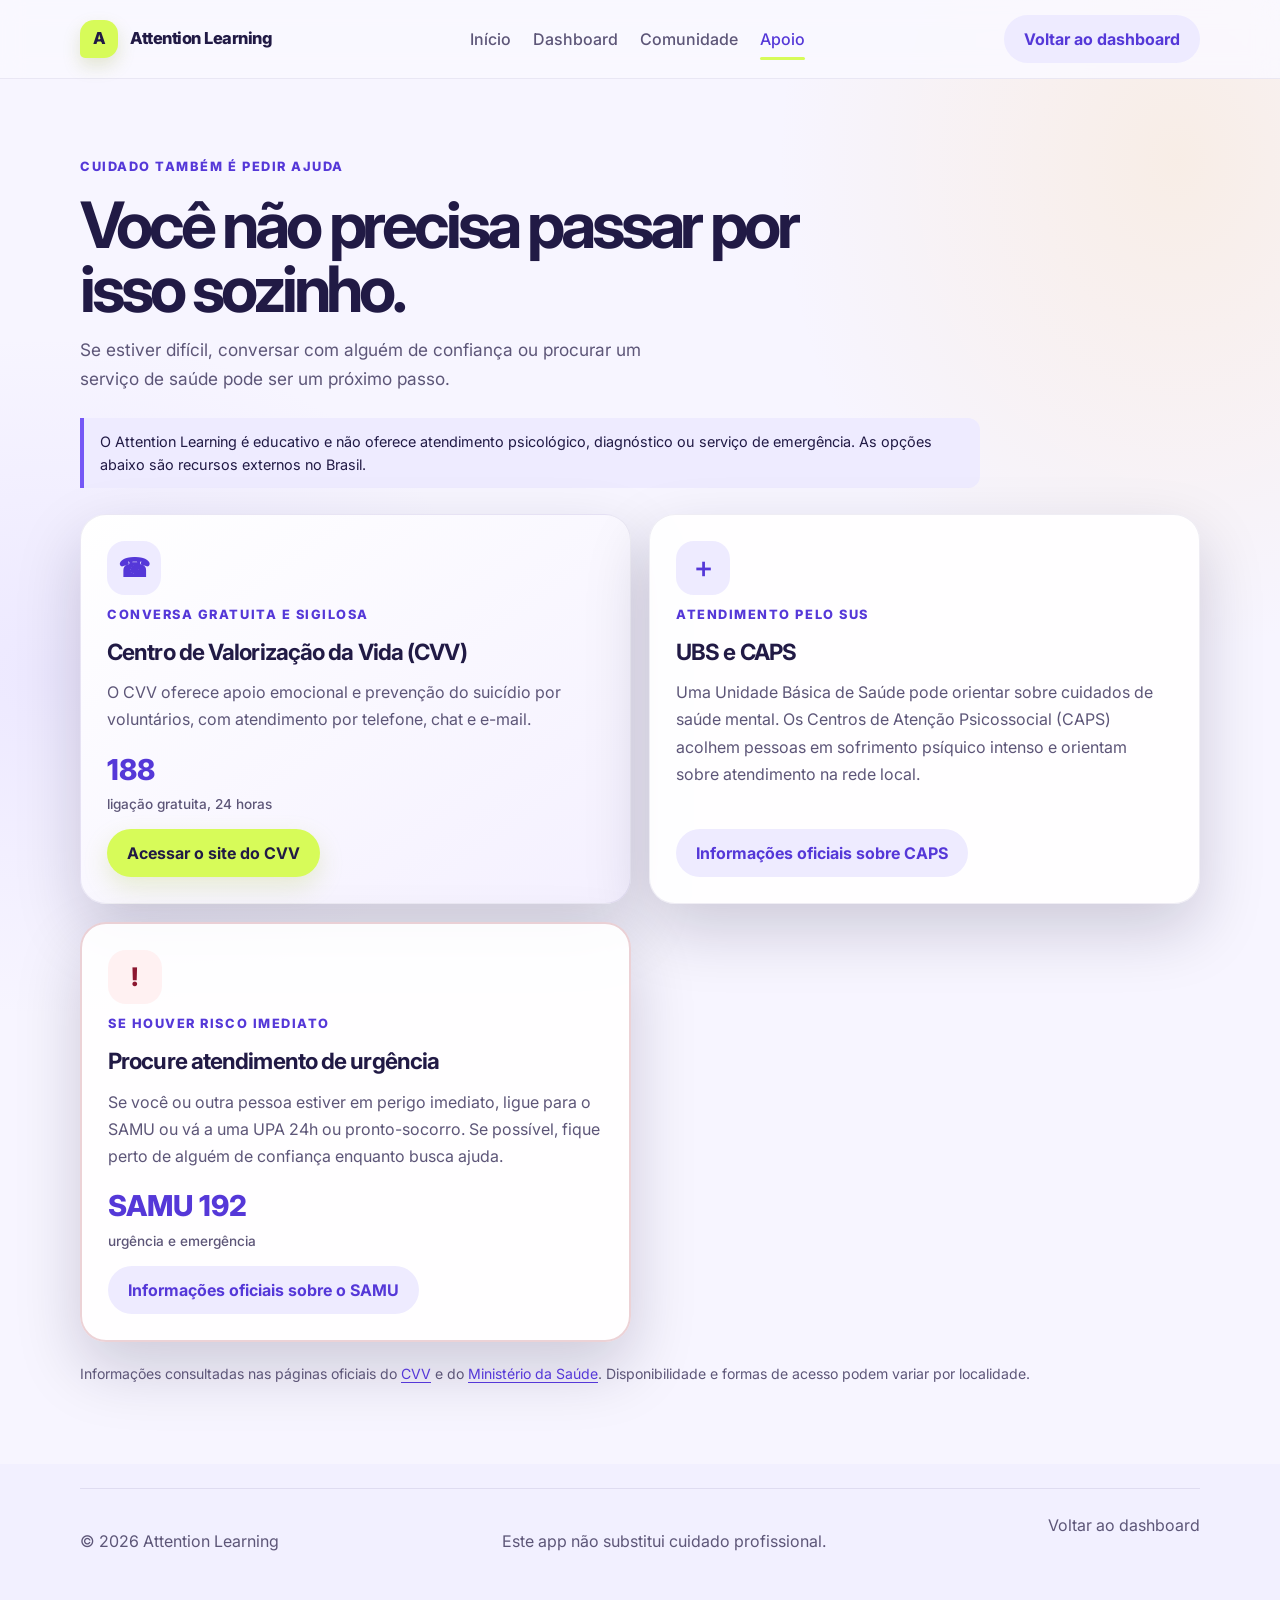
==== apoio.html @ 0ee2e99c "Add privacy and support tools Co-authored-by: Copilot App <223556219+Copilot@users.noreply.github.co" ====
<!DOCTYPE html>
<html lang="pt-BR">
  <head>
    <meta charset="UTF-8" />
    <meta name="viewport" content="width=device-width, initial-scale=1.0" />
    <meta name="description" content="Opções confiáveis de apoio emocional e atendimento em saúde mental no Brasil." />
    <title>Apoio emocional · Attention Learning</title>
    <link rel="preconnect" href="https://fonts.googleapis.com" />
    <link rel="preconnect" href="https://fonts.gstatic.com" crossorigin />
    <link href="https://fonts.googleapis.com/css2?family=Inter:wght@400;500;600;700;800;900&display=swap" rel="stylesheet" />
    <link rel="stylesheet" href="styles.css" />
  </head>
  <body>
    <a class="skip-link" href="#main-content">Pular para o conteúdo principal</a>
    <header class="site-header">
      <div class="container nav-wrap">
        <a class="brand" href="index.html"><span class="brand-mark">A</span><span>Attention Learning</span></a>
        <nav class="main-nav" aria-label="Navegação principal">
          <a href="index.html">Início</a>
          <a href="dashboard.html">Dashboard</a>
          <a href="comunidade.html">Comunidade</a>
          <a href="apoio.html" aria-current="page">Apoio</a>
        </nav>
        <a class="btn btn-secondary" href="dashboard.html">Voltar ao dashboard</a>
      </div>
    </header>
    <main id="main-content" class="section support-page" tabindex="-1">
      <div class="container">
        <div class="page-heading">
          <div>
            <p class="eyebrow">Cuidado também é pedir ajuda</p>
            <h1>Você não precisa passar por isso sozinho.</h1>
            <p class="lead">Se estiver difícil, conversar com alguém de confiança ou procurar um serviço de saúde pode ser um próximo passo.</p>
          </div>
        </div>
        <p class="psychology-disclaimer">O Attention Learning é educativo e não oferece atendimento psicológico, diagnóstico ou serviço de emergência. As opções abaixo são recursos externos no Brasil.</p>

        <div class="support-grid">
          <article class="panel support-card support-card-featured">
            <span class="support-icon" aria-hidden="true">☎</span>
            <p class="eyebrow">Conversa gratuita e sigilosa</p>
            <h2>Centro de Valorização da Vida (CVV)</h2>
            <p>O CVV oferece apoio emocional e prevenção do suicídio por voluntários, com atendimento por telefone, chat e e-mail.</p>
            <a class="support-phone" href="tel:188">188 <span>ligação gratuita, 24 horas</span></a>
            <a class="btn btn-primary" href="https://cvv.org.br/" target="_blank" rel="noopener noreferrer">Acessar o site do CVV</a>
          </article>

          <article class="panel support-card">
            <span class="support-icon" aria-hidden="true">＋</span>
            <p class="eyebrow">Atendimento pelo SUS</p>
            <h2>UBS e CAPS</h2>
            <p>Uma Unidade Básica de Saúde pode orientar sobre cuidados de saúde mental. Os Centros de Atenção Psicossocial (CAPS) acolhem pessoas em sofrimento psíquico intenso e orientam sobre atendimento na rede local.</p>
            <a class="btn btn-secondary" href="https://www.gov.br/saude/pt-br/composicao/saes/desmad/raps/caps" target="_blank" rel="noopener noreferrer">Informações oficiais sobre CAPS</a>
          </article>

          <article class="panel support-card support-emergency">
            <span class="support-icon" aria-hidden="true">!</span>
            <p class="eyebrow">Se houver risco imediato</p>
            <h2>Procure atendimento de urgência</h2>
            <p>Se você ou outra pessoa estiver em perigo imediato, ligue para o SAMU ou vá a uma UPA 24h ou pronto-socorro. Se possível, fique perto de alguém de confiança enquanto busca ajuda.</p>
            <a class="support-phone" href="tel:192">SAMU 192 <span>urgência e emergência</span></a>
            <a class="btn btn-secondary" href="https://www.gov.br/saude/pt-br/composicao/saes/samu-192" target="_blank" rel="noopener noreferrer">Informações oficiais sobre o SAMU</a>
          </article>
        </div>
        <p class="support-source">Informações consultadas nas páginas oficiais do <a href="https://cvv.org.br/" target="_blank" rel="noopener noreferrer">CVV</a> e do <a href="https://www.gov.br/saude/pt-br/composicao/saes/desmad/raps/caps" target="_blank" rel="noopener noreferrer">Ministério da Saúde</a>. Disponibilidade e formas de acesso podem variar por localidade.</p>
      </div>
    </main>
    <footer class="site-footer">
      <div class="container footer-row"><p>© <span data-current-year></span> Attention Learning</p><p>Este app não substitui cuidado profissional.</p><a href="dashboard.html">Voltar ao dashboard</a></div>
    </footer>
    <script src="script.js"></script>
  </body>
</html>
---- styles.css ----
:root {
  --bg: #f5f7ff;
  --panel: #ffffff;
  --panel-alt: #eef3ff;
  --primary: #5b6cff;
  --primary-dark: #404fe3;
  --secondary: #1f2a44;
  --accent: #f9b84f;
  --success: #36b37e;
  --text: #1b2340;
  --muted: #677390;
  --border: rgba(36, 52, 90, 0.08);
  --shadow: 0 20px 45px rgba(57, 72, 145, 0.12);
}

* {
  box-sizing: border-box;
}

html {
  scroll-behavior: smooth;
}

body {
  margin: 0;
  font-family: "Inter", sans-serif;
  background: linear-gradient(180deg, #eef4ff 0%, #f8f9ff 100%);
  color: var(--text);
}

img {
  max-width: 100%;
  display: block;
}

a {
  color: inherit;
  text-decoration: none;
}

button {
  font: inherit;
  border: none;
  cursor: pointer;
}

.container {
  width: min(1120px, calc(100% - 32px));
  margin: 0 auto;
}

.site-header {
  position: sticky;
  top: 0;
  z-index: 10;
  backdrop-filter: blur(12px);
  background: rgba(245, 247, 255, 0.8);
  border-bottom: 1px solid var(--border);
}

.nav-wrap {
  display: flex;
  align-items: center;
  justify-content: space-between;
  min-height: 78px;
  gap: 20px;
}

.brand {
  display: inline-flex;
  align-items: center;
  gap: 12px;
  font-weight: 800;
  letter-spacing: -0.03em;
}

.brand-mark {
  display: grid;
  place-items: center;
  width: 38px;
  height: 38px;
  border-radius: 12px;
  background: linear-gradient(135deg, var(--primary), #7a8cff);
  color: white;
  box-shadow: var(--shadow);
}

.main-nav {
  display: flex;
  align-items: center;
  gap: 22px;
  color: var(--muted);
  font-weight: 500;
}

.main-nav a:hover {
  color: var(--text);
}

.btn {
  display: inline-flex;
  align-items: center;
  justify-content: center;
  min-width: 136px;
  height: 48px;
  padding: 0 20px;
  border-radius: 14px;
  font-weight: 700;
  transition: transform 0.2s ease, box-shadow 0.2s ease;
}

.btn:hover {
  transform: translateY(-1px);
}

.btn-primary {
  background: linear-gradient(135deg, var(--primary), #7a8cff);
  color: white;
  box-shadow: 0 16px 26px rgba(91, 108, 255, 0.28);
}

.btn-secondary {
  background: rgba(91, 108, 255, 0.08);
  color: var(--primary-dark);
}

.hero {
  padding: 72px 0 50px;
}

.hero-grid {
  display: grid;
  grid-template-columns: 1.2fr 0.8fr;
  gap: 24px;
  align-items: center;
}

.eyebrow {
  margin: 0 0 16px;
  color: var(--primary-dark);
  text-transform: uppercase;
  letter-spacing: 0.12em;
  font-size: 0.8rem;
  font-weight: 800;
}

.hero-copy h1 {
  margin: 0;
  font-size: clamp(2.5rem, 4vw, 4.5rem);
  line-height: 0.98;
  letter-spacing: -0.06em;
  max-width: 620px;
}

.lead {
  margin: 22px 0 0;
  max-width: 620px;
  font-size: 1.08rem;
  line-height: 1.7;
  color: var(--muted);
}

.hero-actions {
  display: flex;
  flex-wrap: wrap;
  gap: 14px;
  margin-top: 28px;
}

.hero-pills {
  margin: 28px 0 0;
  padding: 0;
  list-style: none;
  display: flex;
  flex-wrap: wrap;
  gap: 12px;
}

.hero-pills li {
  background: rgba(91, 108, 255, 0.08);
  color: var(--primary-dark);
  border: 1px solid rgba(91, 108, 255, 0.12);
  border-radius: 999px;
  padding: 10px 14px;
  font-weight: 600;
}

.hero-card,
.panel {
  background: rgba(255, 255, 255, 0.9);
  border: 1px solid var(--border);
  border-radius: 28px;
  box-shadow: var(--shadow);
}

.hero-card {
  padding: 22px;
}

.card-topline,
.panel-header {
  display: flex;
  justify-content: space-between;
  align-items: center;
  gap: 12px;
  color: var(--muted);
  font-size: 0.85rem;
  font-weight: 600;
}

.status-dot {
  display: inline-block;
  width: 10px;
  height: 10px;
  border-radius: 50%;
  background: var(--success);
  box-shadow: 0 0 0 5px rgba(54, 179, 126, 0.15);
}

.student-profile {
  display: flex;
  align-items: center;
  gap: 16px;
  margin-top: 22px;
}

.avatar {
  display: grid;
  place-items: center;
  width: 64px;
  height: 64px;
  border-radius: 20px;
  background: linear-gradient(135deg, #ffbf69, #ff8a7d);
  color: #18213b;
  font-weight: 800;
}

.student-profile h2 {
  margin: 0;
  font-size: 1.4rem;
}

.student-profile p {
  margin: 6px 0 0;
  color: var(--muted);
}

.metric-list {
  display: grid;
  grid-template-columns: repeat(2, minmax(0, 1fr));
  gap: 14px;
  margin-top: 24px;
}

.metric-item {
  background: var(--panel-alt);
  border: 1px solid rgba(91, 108, 255, 0.08);
  border-radius: 18px;
  padding: 16px;
}

.metric-item label {
  display: block;
  font-size: 0.75rem;
  color: var(--muted);
  margin-bottom: 8px;
}

.metric-item strong {
  font-size: 1.25rem;
}

.resolution-box {
  margin-top: 20px;
  padding: 18px 16px;
  background: linear-gradient(135deg, rgba(91, 108, 255, 0.08), rgba(101, 194, 255, 0.05));
  border-radius: 18px;
  border: 1px solid rgba(91, 108, 255, 0.08);
}

.resolution-box span {
  display: block;
  color: var(--muted);
  margin-bottom: 6px;
}

.stats-band {
  padding: 0 0 12px;
}

.stats-grid {
  display: grid;
  grid-template-columns: repeat(4, minmax(0, 1fr));
  gap: 18px;
}

.stats-grid article {
  display: flex;
  flex-direction: column;
  align-items: center;
  justify-content: center;
  gap: 10px;
  min-height: 120px;
  background: rgba(255, 255, 255, 0.75);
  border: 1px solid var(--border);
  border-radius: 22px;
  box-shadow: 0 10px 24px rgba(25, 39, 78, 0.05);
}

.stats-grid strong {
  font-size: clamp(1.5rem, 2vw, 2.1rem);
  letter-spacing: -0.05em;
}

.stats-grid span {
  color: var(--muted);
}

.section {
  padding: 64px 0;
}

.alt-bg {
  background: rgba(115, 128, 255, 0.03);
}

.section-heading {
  margin-bottom: 28px;
}

.section-heading h2 {
  margin: 0;
  font-size: clamp(2rem, 3vw, 3rem);
  letter-spacing: -0.065em;
}

.feature-grid {
  display: grid;
  grid-template-columns: repeat(4, minmax(0, 1fr));
  gap: 18px;
}

.feature-card {
  padding: 22px 20px;
  border-radius: 22px;
  background: rgba(255, 255, 255, 0.82);
  border: 1px solid var(--border);
  box-shadow: 0 10px 24px rgba(25, 39, 78, 0.04);
}

.feature-emoji {
  display: inline-grid;
  place-items: center;
  width: 52px;
  height: 52px;
  background: rgba(91, 108, 255, 0.08);
  border-radius: 16px;
  font-size: 1.6rem;
}

.feature-card h3 {
  margin: 18px 0 10px;
  font-size: 1.2rem;
}

.feature-card p {
  margin: 0;
  line-height: 1.7;
  color: var(--muted);
}

.dashboard-grid,
.split-layout {
  display: grid;
  grid-template-columns: 1.1fr 0.9fr;
  gap: 24px;
}

.panel {
  padding: 26px;
}

.ring-wrap {
  display: grid;
  place-items: center;
  margin: 24px 0;
}

.ring-chart {
  display: grid;
  place-items: center;
  width: 210px;
  height: 210px;
  border-radius: 50%;
  background: conic-gradient(var(--primary) 0 84%, rgba(91, 108, 255, 0.12) 84% 100%);
  position: relative;
}

.ring-chart::before {
  content: "";
  position: absolute;
  inset: 18px;
  border-radius: 50%;
  background: white;
}

.ring-chart div {
  position: relative;
  text-align: center;
  z-index: 1;
}

.ring-chart strong {
  display: block;
  font-size: 2.1rem;
  letter-spacing: -0.06em;
}

.ring-chart span {
  color: var(--muted);
}

.mini-metrics {
  display: grid;
  grid-template-columns: repeat(2, minmax(0, 1fr));
  gap: 14px;
}

.mini-metric {
  background: var(--panel-alt);
  border-radius: 16px;
  padding: 16px;
}

.mini-metric label {
  display: block;
  color: var(--muted);
  font-size: 0.78rem;
  margin-bottom: 8px;
}

.mini-metric strong {
  font-size: 1.3rem;
}

.timer-panel {
  display: flex;
  flex-direction: column;
  justify-content: center;
}

.timer-display {
  margin: 24px 0 18px;
  text-align: center;
  font-size: clamp(2.8rem, 6vw, 5rem);
  font-weight: 800;
  letter-spacing: -0.08em;
  color: var(--secondary);
}

.timer-actions {
  display: flex;
  gap: 12px;
  justify-content: center;
  flex-wrap: wrap;
}

.timer-list {
  list-style: none;
  margin: 22px 0 0;
  padding: 0;
  color: var(--muted);
  display: grid;
  gap: 8px;
}

.exercise-list,
.group-list,
.progress-board {
  display: grid;
  gap: 14px;
  margin-top: 18px;
}

.exercise-card,
.group-card,
.progress-card {
  background: var(--panel-alt);
  border: 1px solid rgba(91, 108, 255, 0.08);
  border-radius: 18px;
  padding: 18px 18px 16px;
}

.exercise-card h4,
.group-card h4,
.progress-card h4 {
  margin: 0 0 8px;
  font-size: 1.08rem;
}

.exercise-card .tag,
.group-card .tag {
  display: inline-block;
  margin-bottom: 8px;
  padding: 6px 10px;
  border-radius: 999px;
  background: rgba(91, 108, 255, 0.08);
  color: var(--primary-dark);
  font-size: 0.75rem;
  font-weight: 700;
}

.exercise-card p,
.group-card p,
.progress-card p {
  margin: 0;
  color: var(--muted);
  line-height: 1.6;
}

.group-card .meta {
  color: var(--muted);
  margin-top: 8px;
}

.progress-card {
  display: grid;
  grid-template-columns: 1fr auto;
  gap: 10px 18px;
  align-items: center;
}

.progress-value {
  font-size: 1.35rem;
  font-weight: 800;
}

.progress-bar {
  grid-column: 1 / -1;
  width: 100%;
  height: 10px;
  background: rgba(91, 108, 255, 0.1);
  border-radius: 999px;
  overflow: hidden;
}

.progress-track {
  display: block;
  height: 100%;
  border-radius: inherit;
  background: linear-gradient(90deg, var(--primary), #6ec8ff);
}

.site-footer {
  padding: 24px 0 40px;
}

.footer-row {
  display: flex;
  justify-content: space-between;
  gap: 12px;
  color: var(--muted);
  border-top: 1px solid var(--border);
  padding-top: 24px;
}

@media (max-width: 920px) {
  .hero-grid,
  .dashboard-grid,
  .split-layout,
  .feature-grid,
  .stats-grid {
    grid-template-columns: 1fr 1fr;
  }

  .hero-grid {
    grid-template-columns: 1fr;
  }

  .main-nav {
    display: flex;
    flex-wrap: wrap;
    justify-content: center;
    gap: 12px;
    font-size: 0.88rem;
  }
}

@media (max-width: 640px) {
  .feature-grid,
  .stats-grid,
  .dashboard-grid,
  .split-layout,
  .mini-metrics,
  .metric-list {
    grid-template-columns: 1fr;
  }

  .nav-wrap {
    min-height: 68px;
    flex-wrap: wrap;
    padding: 12px 0;
  }

  .brand {
    font-size: 0.9rem;
  }

  .nav-wrap > .btn {
    min-width: 110px;
    width: auto;
    height: 42px;
    padding: 0 12px;
    font-size: 0.85rem;
  }

  .main-nav {
    order: 3;
    width: 100%;
    justify-content: flex-start;
    overflow-x: auto;
    flex-wrap: nowrap;
    padding: 6px 0 2px;
  }

  .main-nav a {
    white-space: nowrap;
  }

  .hero {
    padding-top: 48px;
  }

  .hero-actions,
  .timer-actions,
  .footer-row {
    flex-direction: column;
    align-items: stretch;
  }

  .btn {
    width: 100%;
  }
}

.signup-layout {
  display: grid;
  grid-template-columns: 1fr 0.8fr;
  align-items: center;
  gap: 48px;
  min-height: 65vh;
}

.signup-intro h1,
.page-heading h1 {
  margin: 0;
  max-width: 720px;
  font-size: clamp(2.4rem, 5vw, 4rem);
  line-height: 1;
  letter-spacing: -0.065em;
}

.signup-note,
.storage-notice {
  margin-top: 24px;
  padding: 16px 18px;
  border: 1px solid rgba(91, 108, 255, 0.12);
  border-radius: 16px;
  background: rgba(91, 108, 255, 0.06);
  color: var(--muted);
  line-height: 1.6;
}

.signup-note strong {
  color: var(--text);
}

.signup-note p {
  margin: 6px 0 0;
}

.form-panel {
  display: grid;
  gap: 12px;
}

.form-panel h2 {
  margin: 0 0 8px;
}

.form-panel label,
.diary-form label,
.search-field span {
  color: var(--text);
  font-size: 0.9rem;
  font-weight: 700;
}

.form-panel input,
.diary-form input:not([type="range"]),
.diary-form select,
.search-field input,
.search-field select {
  width: 100%;
  min-height: 48px;
  padding: 0 14px;
  border: 1px solid rgba(36, 52, 90, 0.16);
  border-radius: 12px;
  background: #fff;
  color: var(--text);
  font: inherit;
}

.form-panel input:focus,
.diary-form input:focus,
.diary-form select:focus,
.search-field input:focus,
.search-field select:focus {
  outline: 3px solid rgba(91, 108, 255, 0.2);
  border-color: var(--primary);
}

.form-panel .btn,
.diary-form .btn {
  margin-top: 10px;
}

.form-message {
  min-height: 1.4em;
  margin: 0;
  color: var(--primary-dark);
  font-size: 0.9rem;
}

.form-footnote,
.muted-copy {
  color: var(--muted);
  font-size: 0.88rem;
  line-height: 1.6;
}

.form-footnote {
  margin: 0;
}

.page-heading {
  display: flex;
  justify-content: space-between;
  align-items: end;
  gap: 24px;
  margin-bottom: 24px;
}

.page-heading .lead {
  margin-top: 14px;
}

.dashboard-stats {
  margin: 24px auto;
}

.dashboard-workspace {
  grid-template-columns: 1fr 1fr;
  align-items: stretch;
}

.dashboard-workspace h2,
.dashboard-lower h2 {
  margin: 0;
  font-size: 1.25rem;
}

.timer-presets {
  display: flex;
  justify-content: center;
  gap: 10px;
  flex-wrap: wrap;
}

.preset-button {
  padding: 10px 14px;
  border: 1px solid rgba(91, 108, 255, 0.16);
  border-radius: 999px;
  background: transparent;
  color: var(--primary-dark);
  font-weight: 700;
}

.preset-button.is-active {
  background: var(--primary);
  border-color: var(--primary);
  color: white;
}

.goal-list {
  display: grid;
  gap: 12px;
  margin-top: 20px;
}

.goal-item {
  display: flex;
  align-items: flex-start;
  gap: 12px;
  padding: 16px;
  border: 1px solid var(--border);
  border-radius: 16px;
  background: #fbfcff;
  cursor: pointer;
}

.goal-item input {
  width: 20px;
  height: 20px;
  margin: 2px 0 0;
  accent-color: var(--primary);
}

.goal-item strong,
.goal-item small {
  display: block;
}

.goal-item small {
  margin-top: 5px;
  color: var(--muted);
}

.dashboard-lower {
  margin-top: 24px;
}

.diary-form {
  display: grid;
  gap: 12px;
  margin-top: 20px;
}

.diary-form input[type="range"] {
  width: 100%;
  accent-color: var(--primary);
}

.dashboard-page .progress-board {
  grid-template-columns: 1fr;
}

.community-tools {
  display: grid;
  grid-template-columns: 2fr 1fr;
  gap: 16px;
  margin: 28px 0 12px;
}

.search-field {
  display: grid;
  gap: 8px;
}

.community-grid {
  display: grid;
  grid-template-columns: repeat(3, minmax(0, 1fr));
  gap: 18px;
  margin-top: 18px;
}

.community-card {
  display: flex;
  flex-direction: column;
  align-items: flex-start;
  min-height: 250px;
}

.community-card h2 {
  margin: 0 0 10px;
  font-size: 1.2rem;
}

.community-card .meta {
  margin: 14px 0 18px;
}

.community-card .btn {
  margin-top: auto;
}

.empty-state {
  padding: 24px;
  border: 1px dashed rgba(36, 52, 90, 0.2);
  border-radius: 18px;
  color: var(--muted);
  text-align: center;
}

.storage-notice {
  margin: 0;
}

[hidden] {
  display: none !important;
}

@media (max-width: 920px) {
  .signup-layout,
  .community-grid {
    grid-template-columns: 1fr 1fr;
  }

  .signup-layout {
    gap: 24px;
  }

  .community-grid {
    grid-template-columns: repeat(2, minmax(0, 1fr));
  }
}

@media (max-width: 640px) {
  .signup-layout,
  .dashboard-workspace,
  .community-tools,
  .community-grid {
    grid-template-columns: 1fr;
  }

  .page-heading {
    align-items: stretch;
    flex-direction: column;
  }

  .page-heading .btn {
    width: 100%;
  }

  .community-card {
    min-height: auto;
  }
}

:root {
  --bg: #f7f5ff;
  --panel: #ffffff;
  --panel-alt: #f1efff;
  --primary: #7557f6;
  --primary-dark: #5538d8;
  --secondary: #211a45;
  --accent: #d7fb59;
  --success: #29b981;
  --text: #211a45;
  --muted: #5d5678;
  --border: rgba(57, 42, 117, 0.1);
  --shadow: 0 22px 55px rgba(48, 34, 111, 0.12);
}

body {
  background:
    radial-gradient(ellipse at 92% 10%, rgba(255, 202, 117, 0.18), transparent 25rem),
    radial-gradient(ellipse at 4% 42%, rgba(173, 155, 255, 0.14), transparent 28rem),
    #f7f5ff;
}

.site-header {
  background: rgba(250, 249, 255, 0.88);
  border-bottom-color: rgba(57, 42, 117, 0.08);
}

.brand {
  font-size: 1.03rem;
}

.brand-mark {
  border-radius: 14px 14px 14px 5px;
  background: var(--accent);
  color: var(--secondary);
  box-shadow: 0 8px 18px rgba(133, 153, 32, 0.2);
}

.main-nav a {
  position: relative;
  padding: 8px 0;
  transition: color 0.18s ease;
}

.main-nav a:hover,
.main-nav a[aria-current="page"] {
  color: var(--primary-dark);
}

.main-nav a[aria-current="page"]::after {
  position: absolute;
  right: 0;
  bottom: 1px;
  left: 0;
  height: 3px;
  border-radius: 99px;
  background: var(--accent);
  content: "";
}

.btn {
  border-radius: 999px;
}

.btn-primary {
  background: var(--accent);
  color: var(--secondary);
  box-shadow: 0 10px 24px rgba(169, 197, 50, 0.22);
}

.btn-primary:hover {
  box-shadow: 0 14px 28px rgba(169, 197, 50, 0.34);
}

.btn-secondary {
  background: #eeebff;
  color: var(--primary-dark);
}

.hero {
  position: relative;
  overflow: hidden;
  padding: 88px 0 74px;
  background:
    radial-gradient(circle at 83% 18%, rgba(161, 133, 255, 0.32), transparent 22rem),
    radial-gradient(circle at 7% 100%, rgba(119, 87, 246, 0.55), transparent 28rem),
    linear-gradient(125deg, #211a45 0%, #302064 55%, #49319a 100%);
  border-radius: 0 0 48px 48px;
}

.hero::after {
  position: absolute;
  top: -110px;
  right: max(2%, calc((100vw - 1200px) / 2));
  width: 310px;
  height: 310px;
  border: 1px solid rgba(215, 251, 89, 0.22);
  border-radius: 46% 54% 60% 40%;
  box-shadow: 0 0 0 30px rgba(215, 251, 89, 0.035), 0 0 0 70px rgba(215, 251, 89, 0.025);
  content: "";
  transform: rotate(24deg);
  pointer-events: none;
}

.hero-grid {
  position: relative;
  z-index: 1;
  gap: clamp(32px, 6vw, 82px);
}

.hero-copy .eyebrow {
  display: inline-flex;
  align-items: center;
  gap: 9px;
  padding: 9px 14px;
  border: 1px solid rgba(215, 251, 89, 0.3);
  border-radius: 999px;
  background: rgba(215, 251, 89, 0.08);
  color: var(--accent);
  letter-spacing: 0.08em;
}

.hero-copy .eyebrow::before {
  width: 8px;
  height: 8px;
  border-radius: 50%;
  background: var(--accent);
  content: "";
  box-shadow: 0 0 14px var(--accent);
}

.hero-copy h1 {
  max-width: 680px;
  color: #fff;
  font-size: clamp(2.8rem, 5.3vw, 5.2rem);
  line-height: 1.01;
  letter-spacing: -0.07em;
}

.headline-highlight {
  color: var(--accent);
}

.hero-copy .lead {
  max-width: 570px;
  color: rgba(255, 255, 255, 0.73);
}

.hero-actions {
  margin-top: 32px;
}

.hero-pills li {
  border-color: rgba(255, 255, 255, 0.13);
  background: rgba(255, 255, 255, 0.08);
  color: #fff;
}

.hero-card,
.panel {
  border-color: rgba(255, 255, 255, 0.72);
  border-radius: 26px;
  box-shadow: 0 26px 65px rgba(15, 11, 42, 0.18);
}

.hero-card {
  padding: 26px;
}

.hero-card .avatar {
  border-radius: 20px 20px 20px 7px;
  background: linear-gradient(145deg, #d7fb59, #a4e77e);
  color: var(--secondary);
}

.metric-item {
  background: #f5f3ff;
}

.resolution-box {
  background: linear-gradient(120deg, #f3fbdc, #edfff4);
}

.stats-band {
  padding: 28px 0 12px;
}

.stats-grid article {
  position: relative;
  overflow: hidden;
  min-height: 134px;
  border: 1px solid rgba(57, 42, 117, 0.07);
  border-radius: 24px;
  background: #fff;
  transition: transform 0.2s ease, box-shadow 0.2s ease;
}

.stats-grid article::before {
  position: absolute;
  top: 0;
  left: 0;
  width: 100%;
  height: 5px;
  background: linear-gradient(90deg, var(--primary), #b5a4ff, var(--accent));
  content: "";
}

.stats-grid article:hover,
.feature-card:hover,
.exercise-card:hover,
.group-card:hover {
  transform: translateY(-4px);
  box-shadow: 0 20px 40px rgba(48, 34, 111, 0.12);
}

.stats-grid strong {
  color: var(--primary-dark);
  font-size: clamp(1.8rem, 2.4vw, 2.3rem);
}

.section {
  padding: 78px 0;
}

.section-heading .eyebrow,
.page-heading .eyebrow,
.signup-intro .eyebrow {
  color: var(--primary-dark);
}

.section-heading h2 {
  max-width: 760px;
}

.feature-card {
  position: relative;
  overflow: hidden;
  border-radius: 24px;
  box-shadow: 0 12px 30px rgba(48, 34, 111, 0.06);
  transition: transform 0.2s ease, box-shadow 0.2s ease;
}

.feature-card::after {
  position: absolute;
  right: -25px;
  bottom: -34px;
  width: 96px;
  height: 96px;
  border-radius: 50%;
  background: rgba(215, 251, 89, 0.22);
  content: "";
}

.feature-emoji {
  border-radius: 18px 18px 18px 6px;
  background: #eeebff;
}

.feature-card:nth-child(even) .feature-emoji {
  background: #f3fbdc;
}

.alt-bg {
  background: linear-gradient(180deg, rgba(238, 235, 255, 0.6), rgba(247, 245, 255, 0));
}

.panel {
  border-color: rgba(57, 42, 117, 0.08);
}

.panel-header {
  color: var(--muted);
}

.panel-header h2,
.panel-header h3 {
  color: var(--text);
}

.ring-chart {
  background: conic-gradient(var(--primary) 0 84%, #eeebff 84% 100%);
}

.mini-metric {
  background: #f5f3ff;
}

.timer-display {
  color: var(--primary-dark);
  font-variant-numeric: tabular-nums;
}

.exercise-card,
.group-card,
.progress-card {
  border-color: rgba(57, 42, 117, 0.06);
  background: #f7f6ff;
  transition: transform 0.2s ease, box-shadow 0.2s ease;
}

.exercise-card .tag,
.group-card .tag {
  border-radius: 999px;
  background: #e9e4ff;
}

.progress-track {
  background: linear-gradient(90deg, var(--primary), #aa96ff, var(--accent));
}

.signup-intro h1,
.page-heading h1 {
  color: var(--secondary);
}

.form-panel,
.signup-note,
.storage-notice {
  border-radius: 24px;
}

.form-panel {
  box-shadow: 0 24px 60px rgba(48, 34, 111, 0.1);
}

.goal-item {
  border-radius: 18px;
  transition: background 0.18s ease, border-color 0.18s ease;
}

.goal-item:has(input:checked) {
  border-color: rgba(117, 87, 246, 0.28);
  background: #f2efff;
}

.preset-button {
  border-radius: 999px;
  background: #f6f4ff;
}

.preset-button.is-active {
  background: var(--primary);
}

.community-card {
  border-radius: 24px;
}

.community-card .btn-secondary {
  box-shadow: inset 0 0 0 1px rgba(117, 87, 246, 0.16);
}

.site-footer {
  background: rgba(238, 235, 255, 0.5);
}

@media (max-width: 640px) {
  .hero {
    padding: 58px 0 52px;
    border-radius: 0 0 30px 30px;
  }

  .hero-copy h1 {
    font-size: clamp(2.5rem, 12vw, 3.6rem);
  }

  .section {
    padding: 58px 0;
  }

  .stats-band {
    padding-top: 18px;
  }
}

.psychology-note {
  padding-top: 20px;
}

.psychology-note-inner {
  display: grid;
  grid-template-columns: auto 1fr;
  align-items: center;
  gap: 24px;
  padding: clamp(24px, 5vw, 48px);
  border: 1px solid rgba(117, 87, 246, 0.12);
  border-radius: 28px;
  background: linear-gradient(120deg, #f0edff, #f6fbdc);
}

.psychology-symbol {
  display: grid;
  place-items: center;
  width: 76px;
  height: 76px;
  border-radius: 24px;
  background: var(--primary);
  color: #fff;
  font-size: 2.8rem;
  font-weight: 700;
}

.psychology-note .eyebrow {
  margin-bottom: 10px;
}

.psychology-note h2 {
  margin: 0;
  font-size: clamp(1.6rem, 3vw, 2.4rem);
  letter-spacing: -0.05em;
}

.psychology-note p:last-child {
  max-width: 780px;
  margin: 12px 0 0;
  color: var(--muted);
  line-height: 1.7;
}

.psychology-disclaimer {
  margin: 12px 0 0;
  padding: 12px 16px;
  border-left: 4px solid var(--primary);
  border-radius: 0 12px 12px 0;
  background: #eeebff;
  color: var(--secondary);
  font-size: 0.9rem;
  line-height: 1.6;
}

@media (max-width: 640px) {
  .psychology-note-inner {
    grid-template-columns: 1fr;
    gap: 18px;
  }
}

@media (prefers-reduced-motion: reduce) {
  *,
  *::before,
  *::after {
    scroll-behavior: auto !important;
    transition-duration: 0.01ms !important;
    animation-duration: 0.01ms !important;
    animation-iteration-count: 1 !important;
  }
}

.custom-goal-list {
  display: grid;
  gap: 12px;
  margin-top: 12px;
}

.custom-goal-item {
  align-items: center;
  justify-content: space-between;
  gap: 14px;
  background: #f7f6ff;
}

.custom-goal-label {
  display: flex;
  align-items: center;
  gap: 12px;
  min-width: 0;
  cursor: pointer;
}

.custom-goal-label strong {
  overflow-wrap: anywhere;
}

.custom-goal-label input {
  flex: 0 0 auto;
}

.remove-goal-button {
  flex: 0 0 auto;
  padding: 8px 10px;
  border: 0;
  border-radius: 999px;
  background: #eeebff;
  color: var(--primary-dark);
  font-size: 0.8rem;
  font-weight: 700;
}

.remove-goal-button:hover {
  background: #e4dfff;
}

.custom-goal-form {
  display: grid;
  gap: 10px;
  margin-top: 18px;
}

.custom-goal-form > label {
  color: var(--text);
  font-size: 0.9rem;
  font-weight: 700;
}

.custom-goal-controls {
  display: flex;
  gap: 10px;
}

.custom-goal-controls input {
  flex: 1;
  min-width: 0;
  min-height: 48px;
  padding: 0 14px;
  border: 1px solid rgba(36, 52, 90, 0.16);
  border-radius: 999px;
  background: #fff;
  color: var(--text);
  font: inherit;
}

.custom-goal-controls input:focus {
  outline: 3px solid rgba(91, 108, 255, 0.2);
  border-color: var(--primary);
}

.custom-goal-controls .btn {
  flex: 0 0 auto;
  min-width: auto;
}

@media (max-width: 640px) {
  .custom-goal-controls {
    flex-direction: column;
  }

  .custom-goal-controls .btn {
    width: 100%;
  }
}

.journal-panel {
  margin-top: 24px;
  padding: clamp(22px, 4vw, 36px);
}

.journal-panel .panel-header {
  align-items: flex-start;
}

.journal-panel .panel-header .eyebrow {
  margin-bottom: 8px;
}

.journal-panel .panel-header h2 {
  margin: 0;
  color: var(--secondary);
  font-size: clamp(1.45rem, 3vw, 2rem);
  letter-spacing: -0.05em;
}

.journal-panel > .muted-copy {
  max-width: 760px;
  margin: 12px 0 0;
}

.journal-form {
  display: grid;
  gap: 10px;
  margin-top: 20px;
}

.journal-form > label {
  color: var(--text);
  font-weight: 700;
}

.journal-form textarea {
  width: 100%;
  min-height: 150px;
  padding: 16px;
  border: 1px solid rgba(57, 42, 117, 0.16);
  border-radius: 18px;
  background: #fbfaff;
  color: var(--text);
  font: inherit;
  line-height: 1.65;
  resize: vertical;
}

.journal-form textarea::placeholder {
  color: #9791ad;
}

.journal-form textarea:focus {
  outline: 3px solid rgba(117, 87, 246, 0.18);
  border-color: var(--primary);
}

.journal-form-footer {
  display: flex;
  justify-content: space-between;
  align-items: center;
  gap: 14px;
  color: var(--muted);
  font-size: 0.85rem;
}

.journal-privacy {
  margin: 14px 0 0;
  padding: 14px 16px;
  border-radius: 14px;
  background: #f3f0ff;
  color: var(--muted);
  font-size: 0.84rem;
  line-height: 1.65;
}

.journal-history {
  margin-top: 28px;
}

.journal-history h3 {
  margin: 0 0 14px;
  font-size: 1rem;
}

.journal-entries {
  display: grid;
  gap: 12px;
}

.journal-entry {
  padding: 18px;
  border: 1px solid rgba(57, 42, 117, 0.08);
  border-radius: 18px;
  background: #fbfaff;
}

.journal-entry-header {
  display: flex;
  justify-content: space-between;
  align-items: center;
  gap: 14px;
  color: var(--muted);
  font-size: 0.85rem;
}

.journal-entry > p {
  margin: 14px 0 0;
  color: var(--text);
  line-height: 1.7;
  white-space: pre-wrap;
  overflow-wrap: anywhere;
}

.journal-history .empty-state {
  margin: 0;
  border-color: rgba(57, 42, 117, 0.14);
  background: #fbfaff;
}

@media (max-width: 640px) {
  .journal-form-footer {
    align-items: stretch;
    flex-direction: column;
  }

  .journal-form-footer .btn {
    width: 100%;
  }
}

@media (max-width: 920px) {
  .nav-wrap {
    flex-wrap: wrap;
    row-gap: 8px;
    padding-top: 12px;
    padding-bottom: 12px;
  }

  .main-nav {
    order: 3;
    width: 100%;
    justify-content: space-between;
    gap: 12px;
  }
}

@media (max-width: 640px) {
  .container {
    width: min(100% - 28px, 1120px);
  }

  .nav-wrap {
    display: grid;
    grid-template-columns: minmax(0, 1fr) auto;
    gap: 10px 8px;
    min-height: 0;
  }

  .brand {
    min-width: 0;
    gap: 8px;
    font-size: clamp(0.78rem, 3.8vw, 0.94rem);
    white-space: nowrap;
  }

  .brand-mark {
    flex: 0 0 34px;
    width: 34px;
    height: 34px;
  }

  .nav-wrap > .btn {
    width: auto;
    min-width: 0;
    height: 42px;
    padding: 0 14px;
    font-size: 0.8rem;
    white-space: nowrap;
  }

  .main-nav {
    grid-column: 1 / -1;
    order: initial;
    display: flex;
    width: 100%;
    justify-content: space-between;
    gap: 4px;
    overflow: visible;
    padding: 4px 0 0;
    font-size: clamp(0.72rem, 3.4vw, 0.84rem);
  }

  .main-nav a {
    display: inline-flex;
    min-height: 40px;
    align-items: center;
    white-space: nowrap;
  }

  .hero {
    padding: 48px 0 42px;
  }

  .hero-copy h1 {
    font-size: clamp(2.35rem, 11vw, 3.6rem);
    overflow-wrap: anywhere;
  }

  .hero-actions {
    flex-direction: column;
    align-items: stretch;
  }

  .hero-actions .btn,
  .timer-actions .btn {
    width: 100%;
  }

  .hero-card,
  .panel {
    min-width: 0;
    padding: 20px;
    border-radius: 22px;
  }

  .stats-grid {
    grid-template-columns: repeat(2, minmax(0, 1fr));
    gap: 12px;
  }

  .stats-grid article {
    min-width: 0;
    min-height: 112px;
    padding: 14px 8px;
    text-align: center;
  }

  .stats-grid strong {
    font-size: clamp(1.45rem, 7vw, 2rem);
  }

  .stats-grid span {
    font-size: 0.82rem;
  }

  .section {
    padding: 52px 0;
  }

  .section-heading h2,
  .page-heading h1,
  .signup-intro h1 {
    overflow-wrap: anywhere;
  }

  .panel-header {
    flex-wrap: wrap;
  }

  .timer-presets {
    align-items: stretch;
  }

  .preset-button {
    flex: 1 1 130px;
  }

  .custom-goal-item {
    align-items: flex-start;
  }

  .journal-panel .panel-header > span {
    margin-left: 0;
  }

  .footer-row {
    align-items: flex-start;
  }
}

@media (max-width: 380px) {
  .container {
    width: min(100% - 24px, 1120px);
  }

  .brand {
    font-size: 0.76rem;
  }

  .nav-wrap > .btn {
    padding: 0 11px;
    font-size: 0.76rem;
  }

  .main-nav {
    gap: 2px;
    font-size: 0.7rem;
  }

  .hero-pills {
    gap: 8px;
  }

  .hero-pills li {
    padding: 8px 10px;
    font-size: 0.8rem;
  }

  .metric-item,
  .mini-metric {
    padding: 14px;
  }

  .custom-goal-item {
    flex-direction: column;
  }
}

@media (min-width: 1440px) {
  .container {
    width: min(1200px, calc(100% - 64px));
  }

  .hero {
    padding-top: 104px;
    padding-bottom: 90px;
  }
}

body {
  min-width: 320px;
  line-height: 1.55;
}

a,
button,
input,
select,
textarea,
summary,
[tabindex="0"] {
  -webkit-tap-highlight-color: transparent;
}

a:focus-visible,
button:focus-visible,
input:focus-visible,
select:focus-visible,
textarea:focus-visible,
summary:focus-visible,
[tabindex="0"]:focus-visible {
  outline: 3px solid #5538d8;
  outline-offset: 3px;
}

.skip-link {
  position: fixed;
  top: 10px;
  left: 10px;
  z-index: 100;
  padding: 12px 16px;
  border-radius: 12px;
  background: var(--secondary);
  color: #fff;
  font-weight: 700;
  transform: translateY(-160%);
}

.skip-link:focus {
  transform: translateY(0);
}

.main-nav a,
.btn,
.remove-goal-button,
.preset-button {
  min-height: 44px;
}

.main-nav a {
  display: inline-flex;
  align-items: center;
}

.btn {
  padding-top: 8px;
  padding-bottom: 8px;
}

.timer-settings {
  margin-top: 22px;
  padding-top: 16px;
  border-top: 1px solid var(--border);
}

.timer-settings summary {
  width: fit-content;
  min-height: 44px;
  color: var(--primary-dark);
  font-weight: 700;
  cursor: pointer;
}

.timer-settings-form {
  display: grid;
  grid-template-columns: 1fr 1fr;
  align-items: end;
  gap: 10px 14px;
  padding-top: 10px;
}

.timer-settings-form label {
  color: var(--text);
  font-size: 0.88rem;
  font-weight: 700;
}

.timer-settings-form input {
  width: 100%;
  min-width: 0;
  min-height: 46px;
  padding: 0 12px;
  border: 1px solid rgba(57, 42, 117, 0.18);
  border-radius: 12px;
  background: #fff;
  color: var(--text);
  font: inherit;
}

.timer-settings-form .btn,
.timer-settings-form .form-message {
  grid-column: 1 / -1;
}

.timer-settings-form .btn {
  width: fit-content;
}

.trends-panel,
.privacy-panel {
  margin-top: 24px;
  padding: clamp(22px, 4vw, 36px);
}

.trends-panel .panel-header,
.privacy-panel .panel-header {
  align-items: flex-start;
}

.trends-panel .panel-header .eyebrow,
.privacy-panel .eyebrow {
  margin-bottom: 8px;
}

.trends-panel h2,
.privacy-panel h2 {
  margin: 0;
  color: var(--secondary);
  font-size: clamp(1.45rem, 3vw, 2rem);
  letter-spacing: -0.05em;
}

.trends-panel > .muted-copy {
  max-width: 780px;
  margin: 12px 0 20px;
}

.trend-table-wrap {
  max-width: 100%;
  overflow-x: auto;
  border: 1px solid var(--border);
  border-radius: 16px;
  background: #fff;
}

.trend-table {
  width: 100%;
  border-collapse: collapse;
  text-align: left;
}

.trend-table caption {
  padding: 12px 14px;
  color: var(--muted);
  font-size: 0.84rem;
  text-align: left;
}

.trend-table th,
.trend-table td {
  min-width: 110px;
  padding: 12px 14px;
  border-top: 1px solid var(--border);
  vertical-align: middle;
}

.trend-table th {
  color: var(--text);
  font-size: 0.88rem;
}

.trend-table thead th {
  background: #f3f0ff;
}

.trend-table tbody th {
  white-space: nowrap;
}

.trend-meter {
  display: block;
  width: min(120px, 100%);
  height: 7px;
  margin-top: 6px;
  overflow: hidden;
  border-radius: 99px;
  background: #e9e5f7;
}

.trend-meter-fill {
  display: block;
  height: 100%;
  border-radius: inherit;
}

.sleep-meter-fill {
  background: #2196a6;
}

.focus-meter-fill {
  background: #5538d8;
}

.privacy-panel {
  display: grid;
  grid-template-columns: minmax(0, 1fr) auto;
  align-items: center;
  gap: 18px 30px;
}

.privacy-panel > div:first-child p:last-child {
  max-width: 780px;
  margin: 12px 0 0;
  color: var(--muted);
  line-height: 1.7;
}

.privacy-actions {
  display: grid;
  gap: 12px;
}

.btn-danger {
  border: 2px solid #a12036;
  background: #fff;
  color: #8c1730;
}

.btn-danger:hover {
  background: #fff1f2;
}

.privacy-panel > .form-message {
  grid-column: 1 / -1;
}

.support-invitation-card {
  display: flex;
  justify-content: space-between;
  align-items: center;
  gap: 24px;
  padding: clamp(24px, 5vw, 44px);
  border: 1px solid rgba(117, 87, 246, 0.14);
  border-radius: 28px;
  background: linear-gradient(120deg, #f0edff, #f6fbdc);
}

.support-invitation-card h2 {
  max-width: 700px;
  margin: 0;
  color: var(--secondary);
  font-size: clamp(1.5rem, 3vw, 2.2rem);
  letter-spacing: -0.05em;
}

.support-invitation-card p:last-child {
  max-width: 720px;
  margin: 10px 0 0;
  color: var(--muted);
}

.support-invitation-card .btn {
  flex: 0 0 auto;
}

.support-page .psychology-disclaimer {
  max-width: 900px;
  margin: 0 0 26px;
}

.support-grid {
  display: grid;
  grid-template-columns: repeat(2, minmax(0, 1fr));
  gap: 18px;
}

.support-card {
  display: flex;
  flex-direction: column;
  align-items: flex-start;
  gap: 10px;
}

.support-card h2 {
  margin: 0;
  color: var(--secondary);
  font-size: 1.4rem;
  letter-spacing: -0.04em;
}

.support-card > p:not(.eyebrow) {
  margin: 0;
  color: var(--muted);
  line-height: 1.7;
}

.support-card .eyebrow {
  margin: 0;
}

.support-icon {
  display: grid;
  place-items: center;
  width: 54px;
  height: 54px;
  border-radius: 18px;
  background: #eeebff;
  color: var(--primary-dark);
  font-size: 1.6rem;
  font-weight: 800;
}

.support-card-featured {
  background: linear-gradient(145deg, #fff, #f4f0ff);
}

.support-phone {
  display: flex;
  flex-direction: column;
  gap: 2px;
  margin: 4px 0;
  color: var(--primary-dark);
  font-size: 1.8rem;
  font-weight: 800;
}

.support-phone span {
  color: var(--muted);
  font-size: 0.85rem;
  font-weight: 500;
}

.support-card .btn {
  margin-top: auto;
}

.support-emergency {
  border: 2px solid rgba(161, 32, 54, 0.2);
}

.support-emergency .support-icon {
  background: #fff1f2;
  color: #8c1730;
}

.support-source {
  margin: 20px 0 0;
  color: var(--muted);
  font-size: 0.88rem;
  line-height: 1.7;
}

.support-source a {
  color: var(--primary-dark);
  text-decoration: underline;
  text-underline-offset: 3px;
}

@media (max-width: 920px) {
  .privacy-panel {
    grid-template-columns: 1fr;
  }

  .privacy-actions {
    grid-template-columns: repeat(2, minmax(0, 1fr));
  }
}

@media (max-width: 640px) {
  .timer-settings-form {
    grid-template-columns: 1fr;
  }

  .timer-settings-form .btn {
    width: 100%;
  }

  .trend-table {
    min-width: 620px;
  }

  .privacy-actions,
  .support-grid {
    grid-template-columns: 1fr;
  }

  .privacy-actions .btn {
    width: 100%;
  }

  .support-invitation-card {
    align-items: stretch;
    flex-direction: column;
  }

  .support-invitation-card .btn {
    width: 100%;
  }
}

@media (forced-colors: active) {
  .btn,
  .preset-button,
  .support-icon,
  .brand-mark {
    border: 1px solid ButtonText;
  }

  .progress-track,
  .trend-meter-fill {
    background: Highlight;
  }
}

@media (prefers-reduced-motion: reduce) {
  *,
  *::before,
  *::after {
    scroll-behavior: auto !important;
    animation-duration: 0.01ms !important;
    animation-iteration-count: 1 !important;
    transition-duration: 0.01ms !important;
  }
}
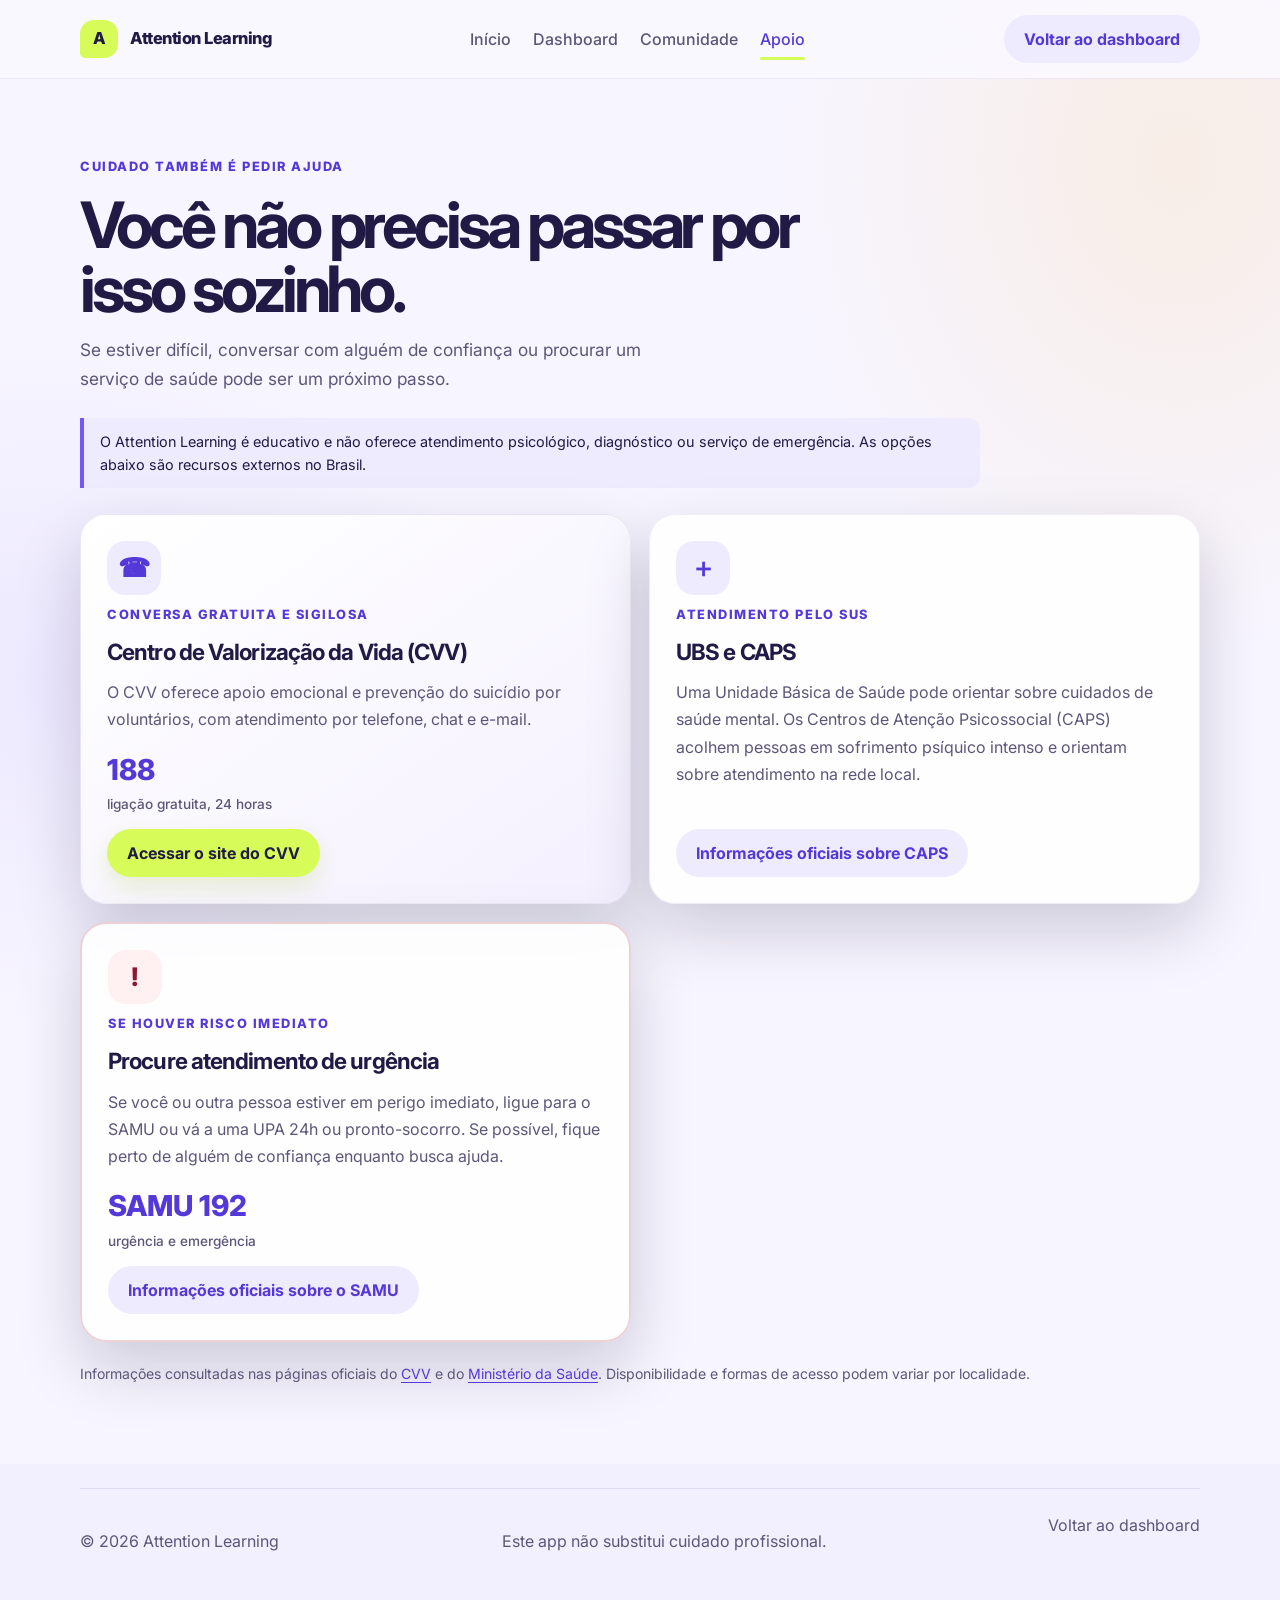
==== commit 376f2cd2: "Add offline PWA and local wellbeing tools Co-authored-by: Copilot App <223556219+Copilot@users.norep" ====
--- a/apoio.html
+++ b/apoio.html
@@ -4,10 +4,13 @@
     <meta charset="UTF-8" />
     <meta name="viewport" content="width=device-width, initial-scale=1.0" />
     <meta name="description" content="Opções confiáveis de apoio emocional e atendimento em saúde mental no Brasil." />
+    <meta name="theme-color" content="#211a45" />
     <title>Apoio emocional · Attention Learning</title>
     <link rel="preconnect" href="https://fonts.googleapis.com" />
     <link rel="preconnect" href="https://fonts.gstatic.com" crossorigin />
     <link href="https://fonts.googleapis.com/css2?family=Inter:wght@400;500;600;700;800;900&display=swap" rel="stylesheet" />
+    <link rel="manifest" href="manifest.webmanifest" />
+    <link rel="apple-touch-icon" href="app-icon-192.png" />
     <link rel="stylesheet" href="styles.css" />
   </head>
   <body>
--- a/styles.css
+++ b/styles.css
@@ -259,7 +259,7 @@
   padding: 16px;
 }
 
-.metric-item label {
+.metric-label {
   display: block;
   font-size: 0.75rem;
   color: var(--muted);
@@ -432,7 +432,7 @@
   padding: 16px;
 }
 
-.mini-metric label {
+.mini-metric-label {
   display: block;
   color: var(--muted);
   font-size: 0.78rem;
@@ -1599,6 +1599,159 @@
   background: #fbfaff;
 }
 
+.install-card {
+  display: flex;
+  justify-content: space-between;
+  align-items: center;
+  gap: 24px;
+  padding: clamp(24px, 5vw, 44px);
+  border: 1px solid rgba(117, 87, 246, 0.14);
+  border-radius: 28px;
+  background: linear-gradient(120deg, #f0edff, #f6fbdc);
+}
+
+.install-card h2 {
+  max-width: 700px;
+  margin: 0;
+  color: var(--secondary);
+  font-size: clamp(1.5rem, 3vw, 2.2rem);
+  letter-spacing: -0.05em;
+}
+
+.install-card p:not(.eyebrow) {
+  max-width: 720px;
+  margin: 10px 0 0;
+  color: var(--muted);
+}
+
+.install-card .btn {
+  flex: 0 0 auto;
+}
+
+.install-help {
+  font-size: 0.9rem;
+}
+
+.network-notice {
+  position: relative;
+  z-index: 9;
+  margin: 0;
+  padding: 10px 16px;
+  background: #fff3cd;
+  color: #493800;
+  font-weight: 600;
+  text-align: center;
+}
+
+.network-notice[hidden] {
+  display: none;
+}
+
+.reminders-panel {
+  margin-top: 24px;
+  padding: clamp(22px, 4vw, 36px);
+}
+
+.reminders-panel .panel-header {
+  align-items: flex-start;
+}
+
+.reminders-panel .eyebrow {
+  margin-bottom: 8px;
+}
+
+.reminders-panel h2 {
+  margin: 0;
+  color: var(--secondary);
+  font-size: clamp(1.45rem, 3vw, 2rem);
+  letter-spacing: -0.05em;
+}
+
+.reminders-panel > .muted-copy {
+  max-width: 780px;
+  margin: 12px 0 20px;
+}
+
+.reminders-form {
+  display: flex;
+  flex-wrap: wrap;
+  align-items: center;
+  gap: 12px 16px;
+}
+
+.reminders-form > label:not(.reminder-toggle) {
+  font-weight: 700;
+}
+
+.reminder-toggle {
+  display: inline-flex;
+  align-items: center;
+  gap: 10px;
+  min-height: 44px;
+  font-weight: 700;
+}
+
+.reminder-toggle input {
+  width: 20px;
+  height: 20px;
+  accent-color: var(--primary-dark);
+}
+
+.reminders-form select {
+  min-height: 46px;
+  padding: 0 36px 0 12px;
+  border: 1px solid rgba(57, 42, 117, 0.18);
+  border-radius: 12px;
+  background: #fff;
+  color: var(--text);
+  font: inherit;
+}
+
+.reminders-panel .form-message {
+  margin-top: 14px;
+}
+
+.visually-hidden:not(:focus):not(:active) {
+  position: absolute;
+  width: 1px;
+  height: 1px;
+  padding: 0;
+  margin: -1px;
+  overflow: hidden;
+  clip: rect(0, 0, 0, 0);
+  white-space: nowrap;
+  border: 0;
+}
+
+.journal-form textarea::placeholder {
+  color: #5d5678;
+}
+
+.privacy-actions {
+  grid-template-columns: 1fr;
+}
+
+@media (max-width: 640px) {
+  .install-card {
+    align-items: stretch;
+    flex-direction: column;
+  }
+
+  .install-card .btn {
+    width: 100%;
+  }
+
+  .reminders-form {
+    align-items: stretch;
+    flex-direction: column;
+  }
+
+  .reminders-form select,
+  .reminders-form .btn {
+    width: 100%;
+  }
+}
+
 @media (max-width: 640px) {
   .journal-form-footer {
     align-items: stretch;
@@ -1831,6 +1984,11 @@
 textarea:focus-visible,
 summary:focus-visible,
 [tabindex="0"]:focus-visible {
+  outline: 3px solid #5538d8;
+  outline-offset: 3px;
+}
+
+main:focus-visible {
   outline: 3px solid #5538d8;
   outline-offset: 3px;
 }
@@ -2234,3 +2392,22 @@
     transition-duration: 0.01ms !important;
   }
 }
+
+.stats-grid strong {
+  font-size: clamp(1.4rem, 2.1vw, 2rem);
+  text-align: center;
+}
+
+.ring-chart {
+  background: conic-gradient(var(--primary) 0 100%, #eeebff 100% 100%);
+}
+
+.progress-card {
+  grid-template-columns: minmax(0, 1fr);
+}
+
+.brand-mark {
+  background: var(--accent);
+  color: var(--secondary);
+  box-shadow: none;
+}
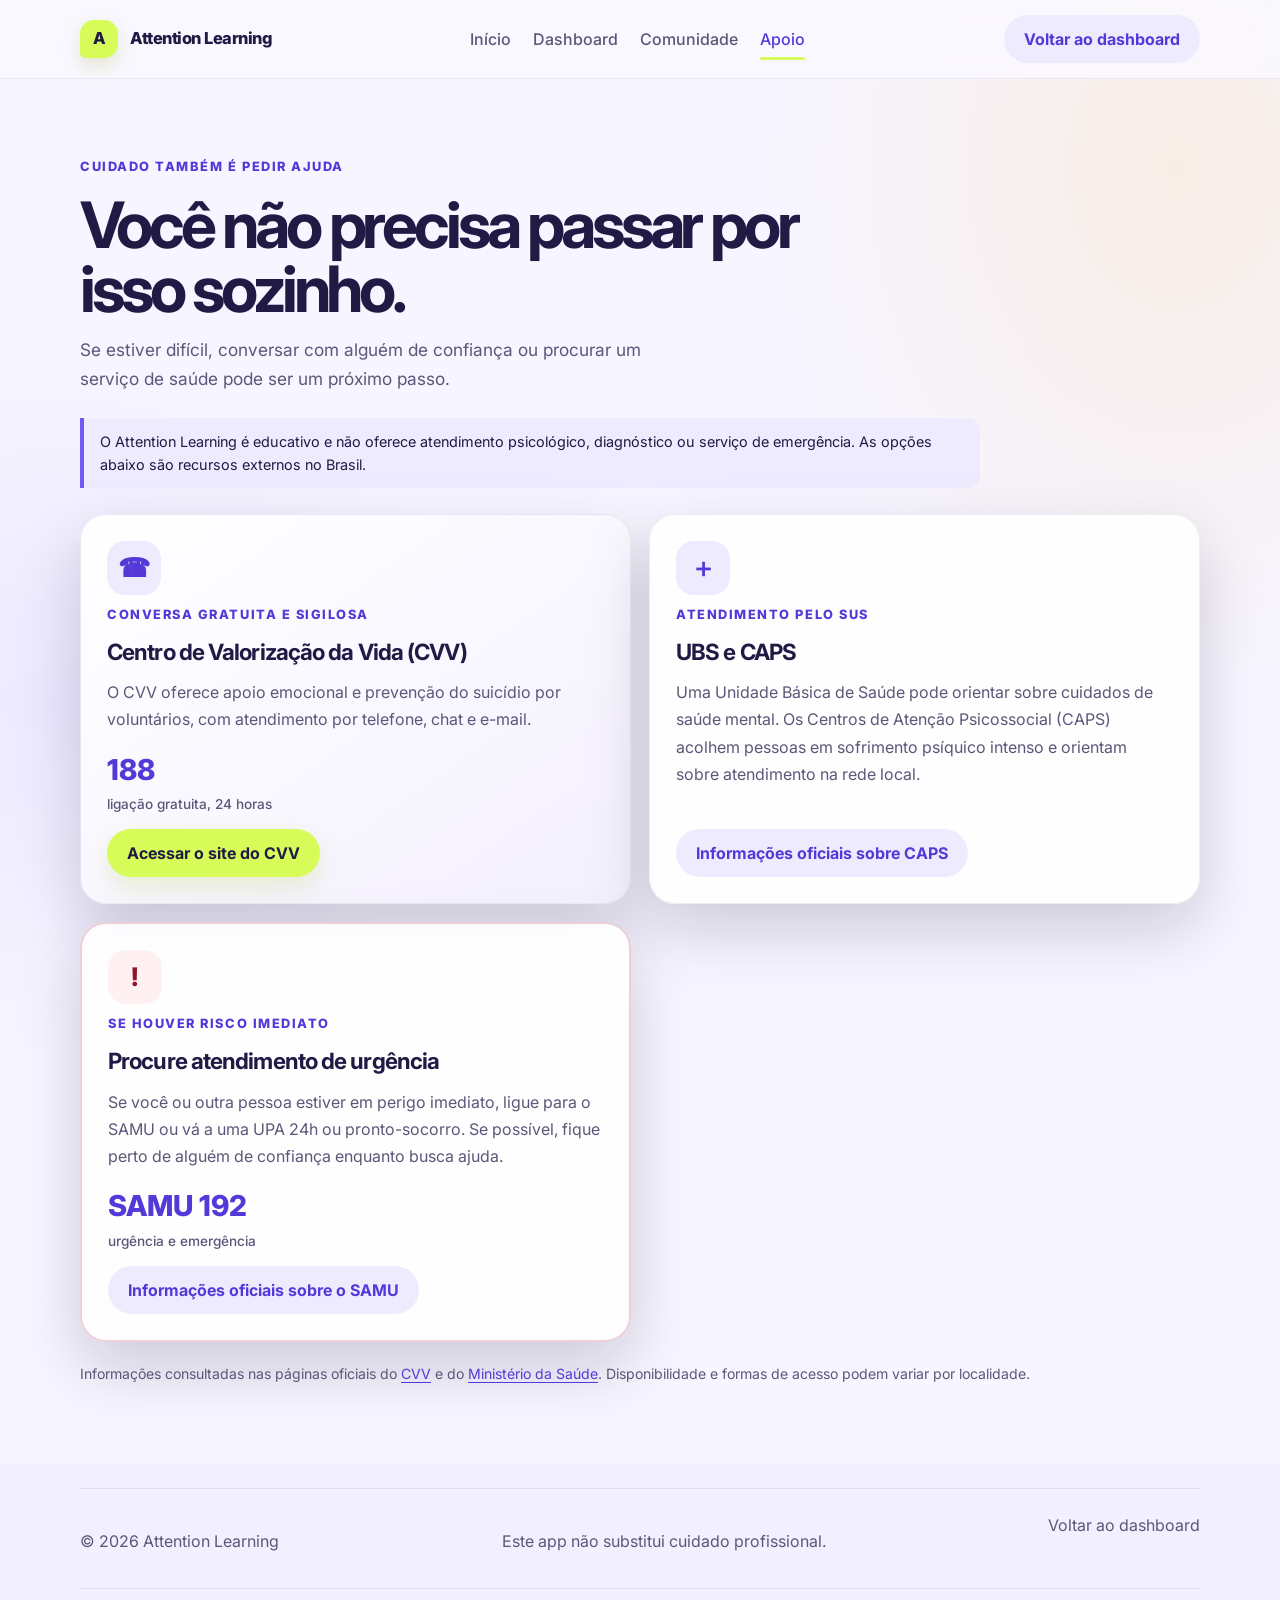
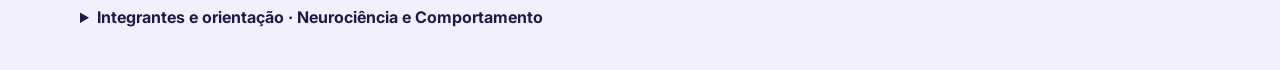
==== commit 1ae55164: "Add mindfulness and CBT reflection features Co-authored-by: Copilot App <223556219+Copilot@users.nor" ====
--- a/apoio.html
+++ b/apoio.html
@@ -69,7 +69,32 @@
       </div>
     </main>
     <footer class="site-footer">
-      <div class="container footer-row"><p>© <span data-current-year></span> Attention Learning</p><p>Este app não substitui cuidado profissional.</p><a href="dashboard.html">Voltar ao dashboard</a></div>
+      <div class="container">
+        <div class="footer-row"><p>© <span data-current-year></span> Attention Learning</p><p>Este app não substitui cuidado profissional.</p><a href="dashboard.html">Voltar ao dashboard</a></div>
+        <details class="project-credits">
+          <summary>Integrantes e orientação · Neurociência e Comportamento</summary>
+          <div class="project-credits-content">
+            <p><strong>Professora orientadora:</strong> Ailla Pacheco</p>
+            <p><strong>Integrantes do grupo:</strong></p>
+            <ol class="project-credits-list">
+              <li>Kayte Leticia Azevedo Pires</li>
+              <li>Ana Luiza Souza Fidelis</li>
+              <li>Luiza Darley da Silva Lopes</li>
+              <li>Maria Eduarda Germano Lança</li>
+              <li>Mateus Pereira Gonçalves</li>
+              <li>Mateus Trindade Vilela de Campos</li>
+              <li>Matheus Afonso de Paiva</li>
+              <li>Moises Galan Ramos Cobo</li>
+              <li>Myrella Viega Trindade</li>
+              <li>Míriam de Jesus Silva</li>
+              <li>Natalia Elen Machado</li>
+              <li>Natalia Lidia Silva Mello</li>
+              <li>Natália Maria Teixeira da Silva</li>
+              <li>Priscielly Patrícia Oliveira Araújo</li>
+            </ol>
+          </div>
+        </details>
+      </div>
     </footer>
     <script src="script.js"></script>
   </body>
--- a/styles.css
+++ b/styles.css
@@ -2411,3 +2411,1289 @@
   color: var(--secondary);
   box-shadow: none;
 }
+
+html[data-text-size="large"] {
+  font-size: 112.5%;
+}
+
+html[data-text-size="larger"] {
+  font-size: 125%;
+}
+
+body[data-theme="dark"] {
+  --bg: #101827;
+  --panel: #182337;
+  --panel-alt: #202e45;
+  --secondary: #eef2ff;
+  --text: #eef2ff;
+  --muted: #c1cbe0;
+  --border: rgba(215, 225, 255, 0.18);
+  --primary-dark: #a9b5ff;
+  background: #101827;
+}
+
+body[data-theme="dark"] .site-header {
+  background: rgba(16, 24, 39, 0.94);
+}
+
+body[data-theme="dark"] .panel,
+body[data-theme="dark"] .hero-card,
+body[data-theme="dark"] .feature-card,
+body[data-theme="dark"] .exercise-card,
+body[data-theme="dark"] .group-card,
+body[data-theme="dark"] .progress-card,
+body[data-theme="dark"] .support-card,
+body[data-theme="dark"] .install-card,
+body[data-theme="dark"] .support-invitation-card,
+body[data-theme="dark"] .metric-item,
+body[data-theme="dark"] .mini-metric {
+  background-color: var(--panel);
+  color: var(--text);
+}
+
+body[data-theme="dark"] .section,
+body[data-theme="dark"] .alt-bg,
+body[data-theme="dark"] .stats-band {
+  background-color: var(--bg);
+}
+
+body[data-theme="dark"] input,
+body[data-theme="dark"] select,
+body[data-theme="dark"] textarea,
+body[data-theme="dark"] .timer-settings,
+body[data-theme="dark"] .goal-item,
+body[data-theme="dark"] .trend-chart-track,
+body[data-theme="dark"] .trend-table th,
+body[data-theme="dark"] .trend-table td {
+  background-color: var(--panel-alt);
+  color: var(--text);
+  border-color: var(--border);
+}
+
+body[data-theme="dark"] .btn-secondary,
+body[data-theme="dark"] .preset-button {
+  background: #293857;
+  color: #e4e9ff;
+}
+
+body[data-theme="dark"] .support-emergency,
+body[data-theme="dark"] .support-emergency .support-icon {
+  background-color: #3a202e;
+  color: #ffd5dc;
+}
+
+body[data-theme="contrast"] {
+  --bg: #fff;
+  --panel: #fff;
+  --panel-alt: #fff;
+  --primary: #0000a8;
+  --primary-dark: #000080;
+  --secondary: #000;
+  --text: #000;
+  --muted: #222;
+  --border: #000;
+  background: #fff;
+  color: #000;
+}
+
+body[data-theme="contrast"] .panel,
+body[data-theme="contrast"] input,
+body[data-theme="contrast"] select,
+body[data-theme="contrast"] textarea,
+body[data-theme="contrast"] .goal-item,
+body[data-theme="contrast"] .btn-secondary,
+body[data-theme="contrast"] .preset-button {
+  border: 2px solid #000;
+  background: #fff;
+  color: #000;
+}
+
+.resource-finder {
+  position: relative;
+  display: grid;
+  gap: 8px;
+  margin: 22px 0;
+  padding: 18px;
+  border: 1px solid var(--border);
+  border-radius: 18px;
+  background: var(--panel);
+}
+
+.resource-finder > label {
+  font-weight: 800;
+}
+
+.resource-finder .muted-copy {
+  margin: 0;
+}
+
+.resource-finder input {
+  width: 100%;
+  min-height: 48px;
+  padding: 0 14px;
+  border: 1px solid var(--border);
+  border-radius: 12px;
+  background: var(--panel);
+  color: var(--text);
+  font: inherit;
+}
+
+.resource-finder input:focus {
+  outline: 3px solid rgba(112, 101, 143, 0.2);
+  border-color: var(--primary);
+}
+
+.resource-search-results {
+  display: grid;
+  gap: 8px;
+  margin: 0;
+  padding: 0;
+  list-style: none;
+}
+
+.resource-search-results a {
+  display: block;
+  padding: 10px 12px;
+  border-radius: 10px;
+  background: var(--panel-alt);
+  color: var(--primary-dark);
+  font-weight: 700;
+}
+
+.planner-navigation {
+  display: flex;
+  align-items: center;
+  gap: 8px;
+}
+
+.planner-navigation .btn {
+  min-width: 48px;
+  height: 42px;
+  padding: 0 12px;
+}
+
+.planner-week {
+  display: grid;
+  grid-template-columns: repeat(7, minmax(0, 1fr));
+  gap: 8px;
+  margin: 16px 0 24px;
+}
+
+.planner-day-button {
+  display: grid;
+  justify-items: center;
+  gap: 4px;
+  min-width: 0;
+  padding: 10px 4px;
+  border: 1px solid var(--border);
+  border-radius: 14px;
+  background: var(--panel-alt);
+  color: var(--text);
+}
+
+.planner-day-button.is-selected {
+  outline: 3px solid var(--primary);
+  background: rgba(91, 108, 255, 0.12);
+}
+
+.planner-day-button span {
+  font-size: 0.8rem;
+}
+
+.planner-day-button strong {
+  font-size: 1.2rem;
+}
+
+.planner-day {
+  padding: 16px;
+  border-radius: 16px;
+  background: var(--panel-alt);
+}
+
+.planner-day h3,
+.planner-form h3 {
+  margin: 0 0 12px;
+}
+
+.planner-tasks {
+  display: grid;
+  gap: 8px;
+}
+
+.planner-task {
+  display: flex;
+  align-items: center;
+  justify-content: space-between;
+  gap: 12px;
+  padding: 12px;
+  border: 1px solid var(--border);
+  border-radius: 12px;
+  background: var(--panel);
+}
+
+.planner-task label {
+  display: flex;
+  align-items: center;
+  gap: 10px;
+}
+
+.planner-task .is-complete {
+  text-decoration: line-through;
+  color: var(--muted);
+}
+
+.planner-task > span {
+  margin-left: auto;
+  color: var(--muted);
+  white-space: nowrap;
+}
+
+.planner-form {
+  display: grid;
+  gap: 12px;
+  margin-top: 20px;
+}
+
+.planner-form .muted-copy {
+  margin: 0;
+}
+
+.planner-form-row {
+  display: grid;
+  grid-template-columns: repeat(3, minmax(0, 1fr));
+  gap: 12px;
+}
+
+.planner-form-row > div,
+.preferences-form > div {
+  display: grid;
+  gap: 8px;
+}
+
+.trend-charts {
+  display: grid;
+  grid-template-columns: repeat(2, minmax(0, 1fr));
+  gap: 12px;
+  margin: 20px 0;
+}
+
+.trend-chart-card {
+  min-width: 0;
+  padding: 14px;
+  border: 1px solid var(--border);
+  border-radius: 16px;
+  background: var(--panel);
+}
+
+.trend-chart-card h3 {
+  margin: 0 0 12px;
+  font-size: 1rem;
+}
+
+.trend-chart {
+  display: grid;
+  grid-template-columns: repeat(7, minmax(0, 1fr));
+  gap: 4px;
+  min-height: 150px;
+}
+
+.trend-chart-day {
+  display: grid;
+  grid-template-rows: 1fr auto auto;
+  align-items: end;
+  justify-items: center;
+  gap: 5px;
+  min-width: 0;
+  text-align: center;
+}
+
+.trend-chart-track {
+  display: flex;
+  align-items: end;
+  justify-content: center;
+  width: 100%;
+  height: 90px;
+  overflow: hidden;
+  border-radius: 8px;
+  background: var(--panel-alt);
+}
+
+.trend-chart-bar {
+  display: block;
+  width: min(24px, 65%);
+  min-height: 0;
+  border-radius: 6px 6px 0 0;
+  background: var(--primary);
+}
+
+.trend-chart-value,
+.trend-chart-label {
+  font-size: 0.72rem;
+  line-height: 1.3;
+  overflow-wrap: anywhere;
+}
+
+.trend-chart-value {
+  min-height: 1.2em;
+  font-weight: 700;
+}
+
+.mood-chart {
+  display: grid;
+  grid-template-columns: repeat(7, minmax(0, 1fr));
+  gap: 4px;
+}
+
+.mood-chart-day {
+  display: grid;
+  justify-items: center;
+  align-content: start;
+  gap: 10px;
+  min-height: 90px;
+  padding: 8px 2px;
+  border-radius: 8px;
+  background: var(--panel-alt);
+  text-align: center;
+  font-size: 0.75rem;
+  overflow-wrap: anywhere;
+}
+
+.preferences-form {
+  display: grid;
+  grid-template-columns: repeat(2, minmax(0, 1fr));
+  gap: 14px;
+}
+
+.welcome-dialog {
+  width: min(600px, calc(100% - 32px));
+  max-height: min(90vh, 760px);
+  padding: 0;
+  border: 1px solid var(--border);
+  border-radius: 24px;
+  background: var(--panel);
+  color: var(--text);
+}
+
+.welcome-dialog::backdrop {
+  background: rgba(18, 24, 42, 0.7);
+}
+
+.welcome-dialog-content {
+  display: grid;
+  gap: 14px;
+  padding: clamp(20px, 5vw, 36px);
+}
+
+.welcome-dialog-content h2,
+.welcome-dialog-content p {
+  margin: 0;
+}
+
+.welcome-dialog-content ol {
+  display: grid;
+  gap: 12px;
+  margin: 0;
+  padding-left: 24px;
+}
+
+.welcome-dialog-content li span {
+  display: block;
+  margin-top: 4px;
+  color: var(--muted);
+}
+
+@media (max-width: 640px) {
+  .planner-navigation {
+    flex-wrap: wrap;
+    justify-content: flex-end;
+  }
+
+  .planner-navigation .btn {
+    min-width: 42px;
+    padding: 0 8px;
+  }
+
+  .planner-week {
+    gap: 4px;
+  }
+
+  .planner-day-button {
+    padding: 8px 2px;
+    border-radius: 10px;
+  }
+
+  .planner-day-button span {
+    font-size: 0.68rem;
+  }
+
+  .planner-form-row,
+  .preferences-form,
+  .trend-charts {
+    grid-template-columns: 1fr;
+  }
+
+  .trend-chart {
+    gap: 8px;
+  }
+
+  .trend-chart-track {
+    height: 76px;
+  }
+
+  .planner-task {
+    align-items: flex-start;
+    flex-wrap: wrap;
+  }
+
+  .planner-task > span {
+    margin-left: 30px;
+  }
+
+  .planner-task .remove-goal-button {
+    margin-left: auto;
+  }
+}
+
+.planner-task-type {
+  display: inline-flex;
+  align-items: center;
+  min-height: 28px;
+  padding: 4px 9px;
+  border-radius: 999px;
+  background: var(--panel-alt);
+  color: var(--primary-dark);
+  font-size: 0.75rem;
+  font-weight: 700;
+}
+
+.planner-task-type-exam {
+  background: #fff1d6;
+  color: #704b00;
+}
+
+.planner-task-type-assignment {
+  background: #e9f7ef;
+  color: #17643b;
+}
+
+.flashcard-form,
+.reflection-form {
+  display: grid;
+  gap: 12px;
+  max-width: 760px;
+}
+
+.flashcard-review {
+  display: grid;
+  gap: 14px;
+  margin: 22px 0;
+  padding: clamp(18px, 4vw, 28px);
+  border: 1px solid var(--border);
+  border-radius: 18px;
+  background: var(--panel-alt);
+}
+
+.flashcard-review .eyebrow,
+.flashcard-review h3 {
+  margin: 0;
+}
+
+.flashcard-review h3 {
+  font-size: clamp(1.2rem, 3vw, 1.65rem);
+}
+
+.flashcard-answer {
+  padding: 14px;
+  border-radius: 12px;
+  background: var(--panel);
+  line-height: 1.7;
+  white-space: pre-wrap;
+}
+
+.flashcard-ratings {
+  display: flex;
+  flex-wrap: wrap;
+  gap: 10px;
+}
+
+.flashcard-ratings .btn {
+  flex: 1 1 150px;
+}
+
+.flashcard-library {
+  margin-top: 16px;
+}
+
+.flashcard-library summary {
+  cursor: pointer;
+  color: var(--primary-dark);
+  font-weight: 700;
+}
+
+.flashcard-list {
+  display: grid;
+  gap: 8px;
+  margin-top: 12px;
+}
+
+.flashcard-list-item {
+  display: flex;
+  align-items: center;
+  justify-content: space-between;
+  gap: 12px;
+  padding: 12px;
+  border: 1px solid var(--border);
+  border-radius: 12px;
+}
+
+.flashcard-list-item p {
+  margin: 0;
+  font-weight: 600;
+}
+
+.flashcard-list-item span {
+  color: var(--muted);
+  font-size: 0.85rem;
+}
+
+.weekly-review-grid {
+  display: grid;
+  grid-template-columns: repeat(auto-fit, minmax(170px, 1fr));
+  gap: 12px;
+  margin: 18px 0;
+}
+
+.weekly-review-metric {
+  min-width: 0;
+  padding: 16px;
+  border: 1px solid var(--border);
+  border-radius: 14px;
+  background: var(--panel-alt);
+}
+
+.weekly-review-metric h3 {
+  margin: 0;
+  color: var(--muted);
+  font-size: 0.9rem;
+  font-weight: 600;
+}
+
+.weekly-review-metric p {
+  margin: 10px 0 0;
+  font-size: 1.1rem;
+  font-weight: 800;
+  overflow-wrap: anywhere;
+}
+
+.weekly-review-reflection {
+  padding: 18px;
+  border-radius: 14px;
+  background: var(--panel-alt);
+}
+
+.weekly-review-reflection h3,
+.weekly-review-reflection p {
+  margin: 0 0 10px;
+}
+
+.guided-break-panel {
+  display: grid;
+  gap: 12px;
+}
+
+.guided-break-panel .panel-header,
+.guided-break-panel .muted-copy {
+  margin-bottom: 0;
+}
+
+.guided-break-instruction {
+  max-width: 720px;
+  min-height: 3em;
+  margin: 0;
+  color: var(--muted);
+  line-height: 1.7;
+}
+
+.guided-break-controls {
+  display: flex;
+  flex-wrap: wrap;
+  align-items: center;
+  gap: 10px;
+}
+
+.guided-break-controls > span {
+  min-width: 76px;
+  color: var(--secondary);
+  font-size: 1.4rem;
+  font-variant-numeric: tabular-nums;
+  font-weight: 800;
+}
+
+body[data-theme="dark"] .planner-task-type-exam {
+  background: #473719;
+  color: #ffe4a3;
+}
+
+body[data-theme="dark"] .planner-task-type-assignment {
+  background: #183c2b;
+  color: #b6efc8;
+}
+
+.dashboard-page .reminders-panel + .guided-break-panel,
+.dashboard-page .guided-break-panel + .mindfulness-panel,
+.dashboard-page .mindfulness-panel + .thought-record-panel,
+.dashboard-page .thought-record-panel + .journal-panel {
+  margin-top: 28px;
+}
+
+.mindfulness-panel,
+.thought-record-panel {
+  display: grid;
+  gap: 16px;
+}
+
+.mindfulness-panel .panel-header,
+.thought-record-panel .panel-header {
+  margin: 0;
+}
+
+.mindfulness-panel > .muted-copy,
+.thought-record-panel > .muted-copy {
+  max-width: 780px;
+  margin: 0;
+}
+
+.mindfulness-instruction {
+  min-height: 4.5em;
+  margin: 0;
+  padding: 18px;
+  border: 1px solid var(--border);
+  border-radius: 16px;
+  background: var(--panel-alt);
+  color: var(--text);
+  font-size: 1.05rem;
+  line-height: 1.7;
+}
+
+.mindfulness-controls {
+  display: flex;
+  flex-wrap: wrap;
+  align-items: center;
+  gap: 12px;
+}
+
+.mindfulness-controls > span {
+  min-width: 82px;
+  color: var(--secondary);
+  font-size: 1.5rem;
+  font-variant-numeric: tabular-nums;
+  font-weight: 800;
+}
+
+.mindfulness-controls .btn {
+  min-height: 48px;
+}
+
+.thought-record-form {
+  display: grid;
+  gap: 12px;
+  max-width: 900px;
+}
+
+.thought-record-form > label {
+  color: var(--text);
+  font-weight: 700;
+}
+
+.thought-record-form input[type="range"] {
+  accent-color: var(--primary);
+}
+
+.thought-record-form label output {
+  display: inline-block;
+  min-width: 1.5em;
+  color: var(--primary-dark);
+  text-align: center;
+  font-variant-numeric: tabular-nums;
+}
+
+.thought-record-history {
+  margin-top: 8px;
+}
+
+.thought-record-history h3 {
+  margin: 0 0 14px;
+  font-size: 1rem;
+}
+
+.thought-record-entries {
+  display: grid;
+  gap: 14px;
+}
+
+.thought-record-entry {
+  padding: 18px;
+  border: 1px solid var(--border);
+  border-radius: 16px;
+  background: var(--panel-alt);
+  color: var(--text);
+}
+
+.thought-record-entry dl {
+  display: grid;
+  grid-template-columns: minmax(180px, 0.8fr) minmax(0, 1.5fr);
+  gap: 9px 16px;
+  margin: 16px 0 0;
+}
+
+.thought-record-entry dt {
+  color: var(--muted);
+  font-weight: 700;
+}
+
+.thought-record-entry dd {
+  min-width: 0;
+  margin: 0;
+  overflow-wrap: anywhere;
+  white-space: pre-wrap;
+}
+
+.project-credits {
+  margin-top: 18px;
+  padding: 16px 0 0;
+  border-top: 1px solid var(--border);
+  color: var(--muted);
+}
+
+.project-credits summary {
+  width: fit-content;
+  cursor: pointer;
+  color: var(--text);
+  font-weight: 700;
+}
+
+.project-credits summary:focus-visible {
+  outline: 3px solid var(--primary);
+  outline-offset: 4px;
+  border-radius: 4px;
+}
+
+.project-credits-content {
+  max-width: 900px;
+  margin-top: 18px;
+}
+
+.project-credits-content > p {
+  margin: 0 0 8px;
+}
+
+.project-credits-list {
+  display: grid;
+  grid-template-columns: repeat(2, minmax(0, 1fr));
+  gap: 8px 32px;
+  margin: 10px 0 0;
+  padding-left: 24px;
+}
+
+.project-credits-list li {
+  padding-left: 3px;
+  overflow-wrap: anywhere;
+}
+
+body[data-theme="dark"] .mindfulness-instruction,
+body[data-theme="dark"] .thought-record-entry {
+  background: var(--panel-alt);
+  color: var(--text);
+}
+
+@media (max-width: 640px) {
+  .flashcard-ratings {
+    display: grid;
+    grid-template-columns: 1fr;
+  }
+
+  .flashcard-list-item {
+    align-items: flex-start;
+    flex-wrap: wrap;
+  }
+
+  .flashcard-list-item .remove-goal-button {
+    margin-left: auto;
+  }
+
+  .guided-break-controls .btn {
+    flex: 1 1 140px;
+  }
+
+  .mindfulness-controls .btn {
+    flex: 1 1 150px;
+  }
+
+  .dashboard-page .reminders-panel + .guided-break-panel,
+  .dashboard-page .guided-break-panel + .mindfulness-panel,
+  .dashboard-page .mindfulness-panel + .thought-record-panel,
+  .dashboard-page .thought-record-panel + .journal-panel,
+  .dashboard-page .journal-panel + .preferences-panel,
+  .dashboard-page .preferences-panel + .privacy-panel {
+    margin-top: 20px;
+  }
+
+  .thought-record-entry dl {
+    grid-template-columns: 1fr;
+    gap: 4px;
+  }
+
+  .thought-record-entry dd + dt {
+    margin-top: 10px;
+  }
+
+  .project-credits-list {
+    grid-template-columns: 1fr;
+    gap: 6px;
+  }
+}
+
+:root {
+  --bg: #f7f5ff;
+  --panel: #ffffff;
+  --panel-alt: #f1efff;
+  --primary: #7557f6;
+  --primary-dark: #5538d8;
+  --secondary: #211a45;
+  --accent: #d7fb59;
+  --success: #29b981;
+  --text: #211a45;
+  --muted: #5d5678;
+  --border: rgba(57, 42, 117, 0.1);
+  --shadow: 0 22px 55px rgba(48, 34, 111, 0.12);
+}
+
+body {
+  background:
+    radial-gradient(ellipse at 92% 10%, rgba(255, 202, 117, 0.18), transparent 25rem),
+    radial-gradient(ellipse at 4% 42%, rgba(173, 155, 255, 0.14), transparent 28rem),
+    #f7f5ff;
+}
+
+.site-header {
+  background: rgba(250, 249, 255, 0.88);
+  border-bottom-color: rgba(57, 42, 117, 0.08);
+}
+
+.brand-mark {
+  background: var(--accent);
+  color: var(--secondary);
+  box-shadow: 0 8px 18px rgba(133, 153, 32, 0.2);
+}
+
+.btn-primary {
+  background: var(--accent);
+  color: var(--secondary);
+  box-shadow: 0 10px 24px rgba(169, 197, 50, 0.22);
+}
+
+.btn-primary:hover {
+  box-shadow: 0 14px 28px rgba(169, 197, 50, 0.34);
+}
+
+.btn-secondary,
+.preset-button {
+  background: #eeebff;
+  color: var(--primary-dark);
+}
+
+.preset-button.is-active {
+  background: var(--primary);
+  color: #fff;
+}
+
+.metric-item,
+.mini-metric,
+.exercise-card,
+.group-card,
+.progress-card,
+.goal-item,
+.custom-goal-item {
+  background: var(--panel-alt);
+}
+
+.resolution-box,
+.psychology-note-inner,
+.install-card {
+  background: linear-gradient(120deg, #f3fbdc, #edfff4);
+}
+
+.feature-emoji,
+.feature-card:nth-child(even) .feature-emoji {
+  background: #eeebff;
+}
+
+.ring-chart {
+  background: conic-gradient(var(--primary) 0 84%, #eeebff 84% 100%);
+}
+
+.progress-bar {
+  background: var(--panel-alt);
+}
+
+.progress-track {
+  background: var(--primary);
+}
+
+.trend-table thead th,
+.trend-chart-track,
+.journal-form textarea,
+.journal-entry,
+.journal-history .empty-state {
+  background: #fbfaff;
+}
+
+.journal-privacy,
+.weekly-review-reflection,
+.weekly-review-metric {
+  background: #f3f0ff;
+}
+
+.site-footer {
+  background: rgba(238, 235, 255, 0.5);
+}
+
+.dashboard-page > .container > .panel {
+  padding: clamp(24px, 3vw, 36px);
+  border-radius: 24px;
+}
+
+.dashboard-page .panel-header {
+  margin-bottom: 16px;
+}
+
+.dashboard-page .dashboard-stats {
+  gap: 16px;
+  margin: 32px 0;
+}
+
+.dashboard-page .study-planner + .flashcard-panel,
+.dashboard-page .flashcard-panel + .dashboard-workspace,
+.dashboard-page .dashboard-workspace + .reflection-panel,
+.dashboard-page .dashboard-workspace + .dashboard-lower,
+.dashboard-page .dashboard-lower + .trends-panel,
+.dashboard-page .trends-panel + .weekly-review,
+.dashboard-page .weekly-review + .reminders-panel,
+.dashboard-page .reminders-panel + .guided-break-panel,
+.dashboard-page .guided-break-panel + .mindfulness-panel,
+.dashboard-page .mindfulness-panel + .thought-record-panel,
+.dashboard-page .thought-record-panel + .journal-panel,
+.dashboard-page .journal-panel + .preferences-panel,
+.dashboard-page .preferences-panel + .privacy-panel {
+  margin-top: 28px;
+}
+
+.dashboard-page .dashboard-workspace {
+  gap: 20px;
+  margin-top: 28px;
+}
+
+.dashboard-page .goal-list,
+.dashboard-page .custom-goal-list,
+.dashboard-page .planner-tasks,
+.dashboard-page .weekly-review-grid {
+  gap: 14px;
+}
+
+body[data-theme="dark"] {
+  --bg: #101827;
+  --panel: #182337;
+  --panel-alt: #202e45;
+  --secondary: #eef2ff;
+  --text: #eef2ff;
+  --muted: #c1cbe0;
+  --border: rgba(215, 225, 255, 0.18);
+  --primary-dark: #a9b5ff;
+  background: #101827;
+}
+
+body[data-theme="dark"] .site-header {
+  background: rgba(16, 24, 39, 0.94);
+}
+
+body[data-theme="dark"] .btn-primary,
+body[data-theme="dark"] .brand-mark {
+  background: var(--accent);
+  color: #211a45;
+}
+
+body[data-theme="dark"] .btn-secondary,
+body[data-theme="dark"] .preset-button {
+  background: #293857;
+  color: #e4e9ff;
+}
+
+body[data-theme="dark"] .preset-button.is-active {
+  background: var(--primary);
+}
+
+body[data-theme="dark"] .metric-item,
+body[data-theme="dark"] .mini-metric,
+body[data-theme="dark"] .exercise-card,
+body[data-theme="dark"] .group-card,
+body[data-theme="dark"] .progress-card,
+body[data-theme="dark"] .goal-item,
+body[data-theme="dark"] .custom-goal-item,
+body[data-theme="dark"] .trend-chart-track,
+body[data-theme="dark"] .trend-table thead th,
+body[data-theme="dark"] .journal-form textarea,
+body[data-theme="dark"] .journal-entry,
+body[data-theme="dark"] .journal-history .empty-state,
+body[data-theme="dark"] .journal-privacy,
+body[data-theme="dark"] .weekly-review-reflection,
+body[data-theme="dark"] .weekly-review-metric {
+  background: var(--panel-alt);
+  color: var(--text);
+}
+
+body[data-theme="dark"] .resolution-box,
+body[data-theme="dark"] .psychology-note-inner,
+body[data-theme="dark"] .install-card {
+  background: var(--panel-alt);
+}
+
+body[data-theme="dark"] .ring-chart {
+  background: conic-gradient(var(--primary) 0 84%, #303b54 84% 100%);
+}
+
+body[data-theme="dark"] .progress-bar {
+  background: #303b54;
+}
+
+body[data-theme="dark"] .site-footer {
+  background: #182337;
+}
+
+body[data-theme="dark"] .resource-finder,
+body[data-theme="dark"] .storage-notice,
+body[data-theme="dark"] .psychology-disclaimer,
+body[data-theme="dark"] .planner-day {
+  background: var(--panel);
+  color: var(--text);
+}
+
+body[data-theme="dark"] .planner-task,
+body[data-theme="dark"] .planner-day-button {
+  background: var(--panel-alt);
+  color: var(--text);
+}
+
+body[data-theme="dark"] .planner-day-button.is-selected {
+  outline-color: var(--primary);
+  background: #34365a;
+}
+
+body[data-theme="dark"] .psychology-disclaimer {
+  border-left-color: var(--primary);
+}
+
+.dashboard-page .planner-week {
+  overflow-x: auto;
+  grid-template-columns: repeat(7, minmax(64px, 1fr));
+  padding: 3px 3px 10px;
+  scrollbar-width: thin;
+}
+
+.dashboard-page .planner-form-row {
+  grid-template-columns: repeat(auto-fit, minmax(min(100%, 190px), 1fr));
+  gap: 16px;
+}
+
+.dashboard-page form > label,
+.dashboard-page .planner-form-row label {
+  display: block;
+  margin-bottom: 4px;
+  line-height: 1.45;
+}
+
+.dashboard-page form input:not([type="checkbox"]):not([type="range"]):not([type="file"]),
+.dashboard-page form select,
+.dashboard-page form textarea {
+  width: 100%;
+  min-width: 0;
+  min-height: 48px;
+  padding: 11px 14px;
+  border: 1px solid var(--border);
+  border-radius: 12px;
+  background: var(--panel);
+  color: var(--text);
+  font: inherit;
+  line-height: 1.5;
+}
+
+.dashboard-page form textarea {
+  min-height: 96px;
+  resize: vertical;
+}
+
+.dashboard-page form input:focus,
+.dashboard-page form select:focus,
+.dashboard-page form textarea:focus {
+  outline: 3px solid rgba(117, 87, 246, 0.2);
+  border-color: var(--primary);
+}
+
+.dashboard-page .panel-header {
+  align-items: flex-start;
+  gap: 14px 20px;
+  line-height: 1.45;
+}
+
+.dashboard-page .panel-header h2 {
+  line-height: 1.25;
+}
+
+.dashboard-page .timer-panel {
+  display: grid;
+  align-content: start;
+  gap: 16px;
+}
+
+.dashboard-page .timer-panel .panel-header,
+.dashboard-page .timer-panel > .muted-copy,
+.dashboard-page .timer-panel .timer-display,
+.dashboard-page .timer-panel .timer-presets,
+.dashboard-page .timer-panel .timer-actions,
+.dashboard-page .timer-panel .form-message,
+.dashboard-page .timer-panel .timer-settings {
+  margin: 0;
+}
+
+.dashboard-page .timer-display {
+  margin: 4px 0;
+  line-height: 1.1;
+}
+
+.dashboard-page .timer-presets {
+  display: grid;
+  grid-template-columns: repeat(2, minmax(0, 1fr));
+  gap: 12px;
+}
+
+.dashboard-page .timer-presets .preset-button {
+  min-width: 0;
+  min-height: 48px;
+  padding: 10px 12px;
+  line-height: 1.4;
+}
+
+.dashboard-page .timer-actions {
+  display: grid;
+  grid-template-columns: repeat(2, minmax(0, 1fr));
+  gap: 12px;
+  margin-top: 4px;
+}
+
+.dashboard-page .timer-actions .btn {
+  width: 100%;
+  min-width: 0;
+  min-height: 48px;
+  padding-inline: 12px;
+}
+
+.dashboard-page .timer-settings {
+  margin-top: 4px;
+  padding-top: 16px;
+}
+
+.dashboard-page .timer-settings summary {
+  padding: 6px 0;
+}
+
+.dashboard-page .trend-chart-card {
+  overflow-x: auto;
+}
+
+.dashboard-page .trend-chart,
+.dashboard-page .mood-chart {
+  min-width: 360px;
+}
+
+@media (max-width: 640px) {
+  .nav-wrap > .btn {
+    grid-column: 2;
+    grid-row: 1;
+    justify-self: end;
+    width: auto;
+  }
+
+  .main-nav {
+    grid-row: 2;
+  }
+
+  .dashboard-page > .container > .panel {
+    padding: 24px;
+    border-radius: 20px;
+  }
+
+  .dashboard-page .dashboard-stats {
+    gap: 10px;
+    margin: 24px 0;
+  }
+
+  .dashboard-page .study-planner + .flashcard-panel,
+  .dashboard-page .flashcard-panel + .dashboard-workspace,
+  .dashboard-page .dashboard-workspace + .reflection-panel,
+  .dashboard-page .dashboard-workspace + .dashboard-lower,
+  .dashboard-page .dashboard-lower + .trends-panel,
+  .dashboard-page .trends-panel + .weekly-review,
+  .dashboard-page .weekly-review + .reminders-panel,
+  .dashboard-page .reminders-panel + .guided-break-panel,
+  .dashboard-page .guided-break-panel + .journal-panel,
+  .dashboard-page .journal-panel + .preferences-panel,
+  .dashboard-page .preferences-panel + .privacy-panel {
+    margin-top: 20px;
+  }
+
+  .dashboard-page .planner-form-row {
+    grid-template-columns: 1fr;
+  }
+
+  .dashboard-page .timer-panel {
+    gap: 18px;
+  }
+
+  .dashboard-page .timer-presets,
+  .dashboard-page .timer-actions {
+    gap: 12px;
+  }
+
+  .dashboard-page .dashboard-workspace {
+    gap: 16px;
+    margin-top: 20px;
+  }
+
+  .dashboard-page .panel-header > span {
+    max-width: 100%;
+  }
+}
+
+@media (max-width: 380px) {
+  .dashboard-page > .container > .panel {
+    padding: 20px;
+  }
+
+  .dashboard-page .timer-presets .preset-button,
+  .dashboard-page .timer-actions .btn {
+    padding-inline: 8px;
+    font-size: 0.9rem;
+  }
+
+  .dashboard-page .panel-header {
+    gap: 10px;
+  }
+
+  .dashboard-page .planner-navigation {
+    justify-content: flex-start;
+    gap: 6px;
+  }
+
+  .dashboard-page .planner-week {
+    grid-template-columns: repeat(7, minmax(60px, 1fr));
+  }
+}
